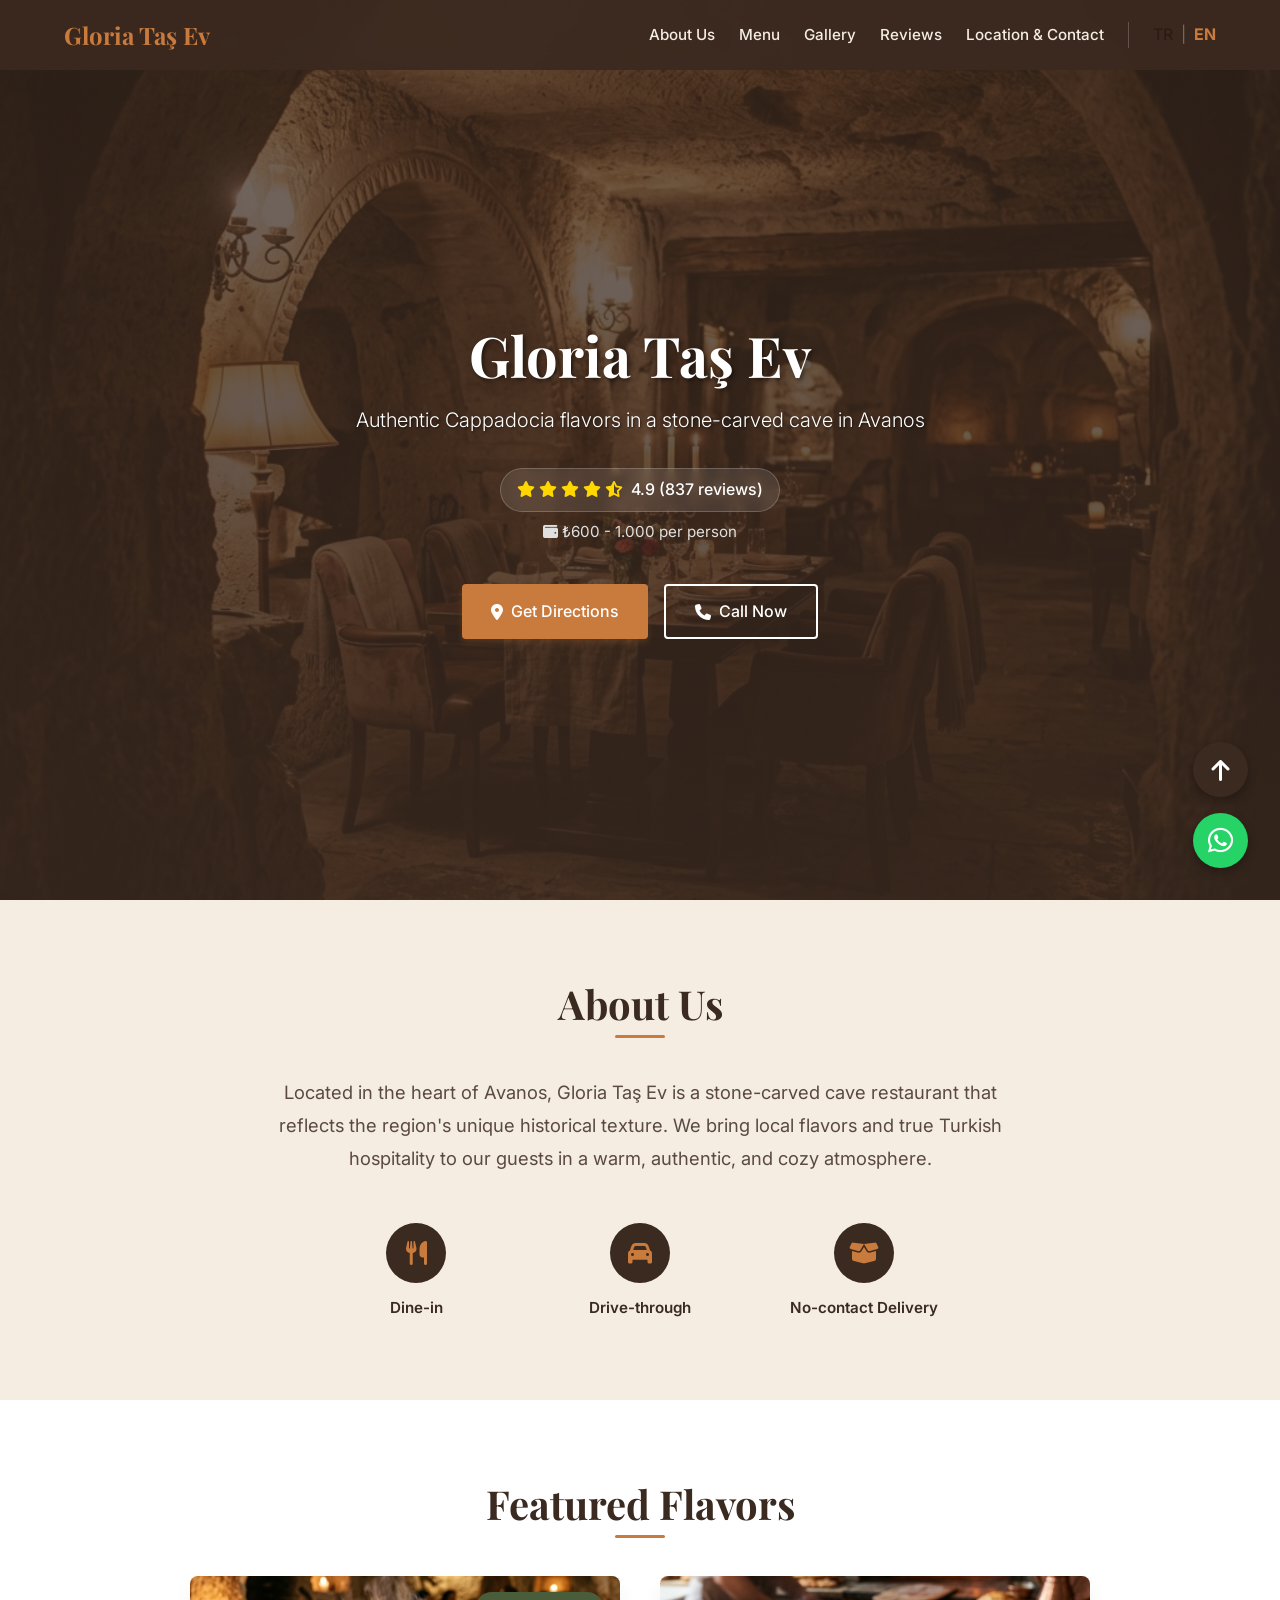
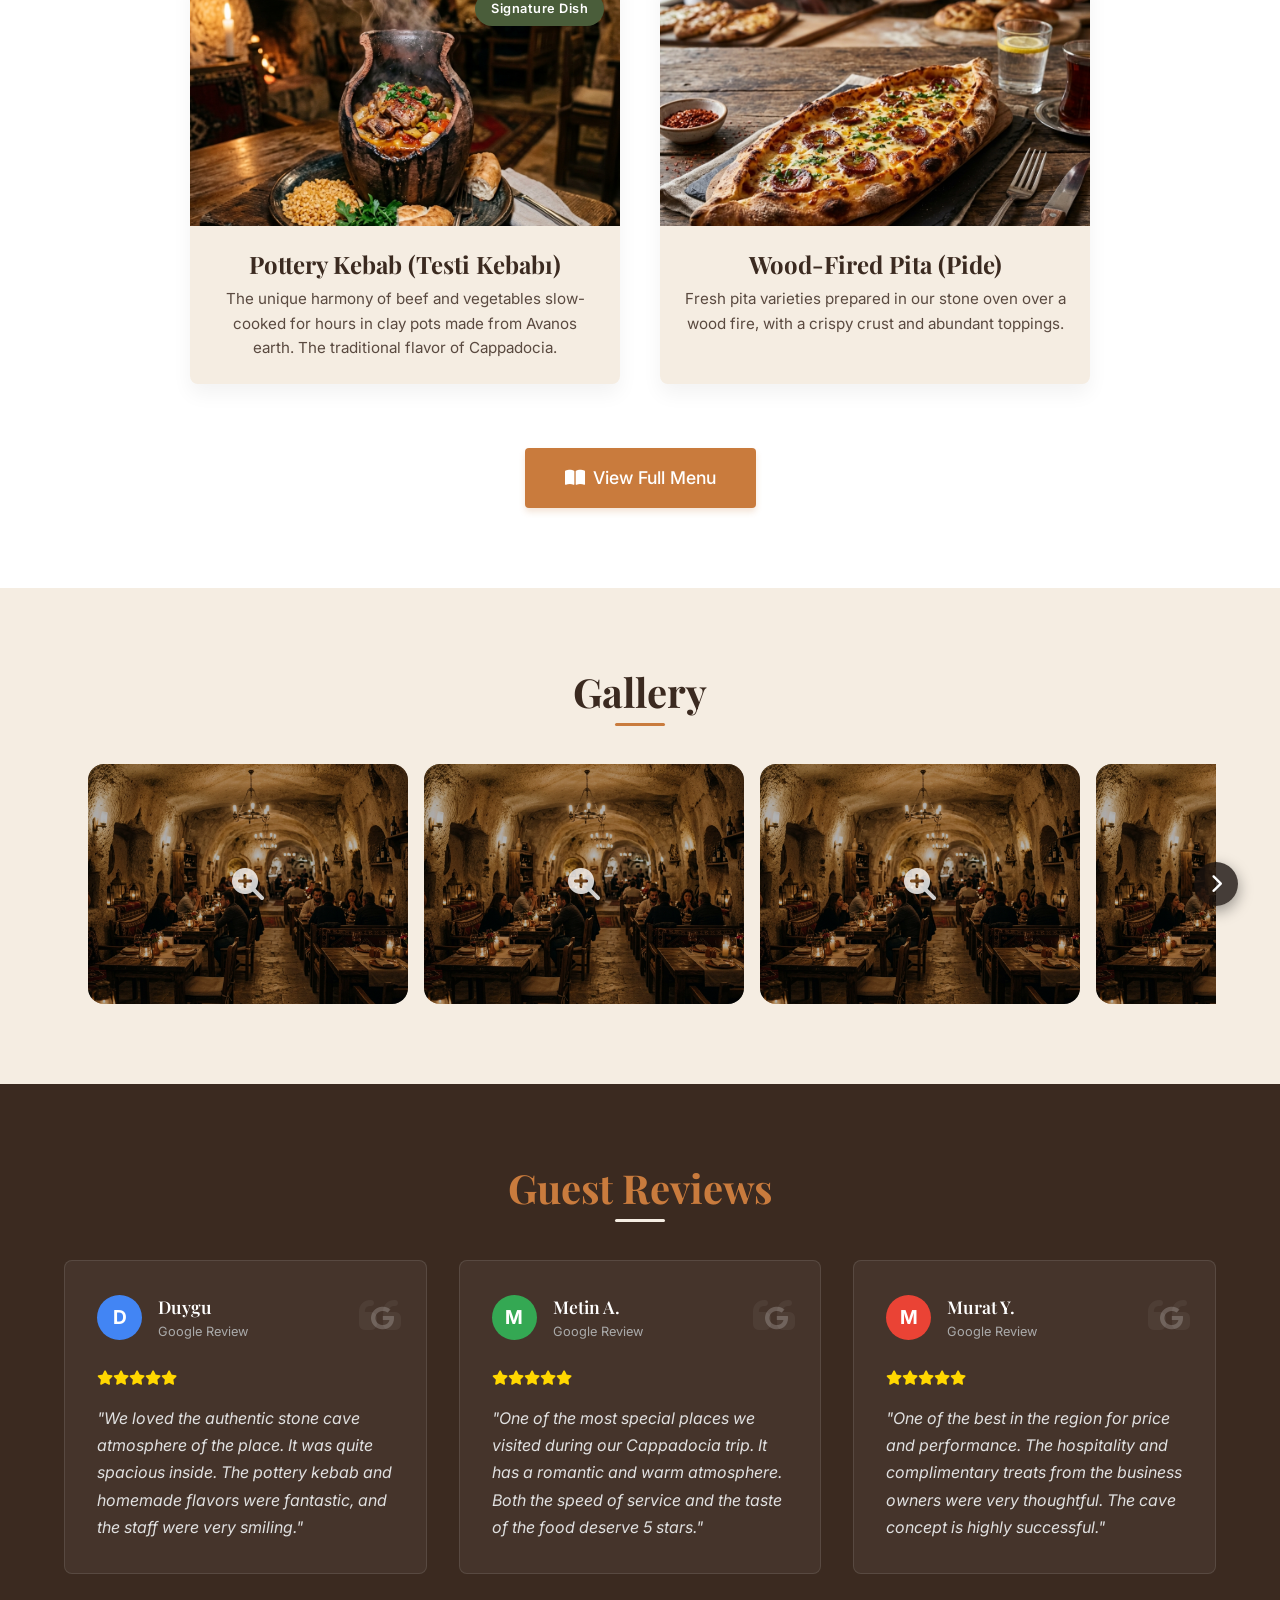
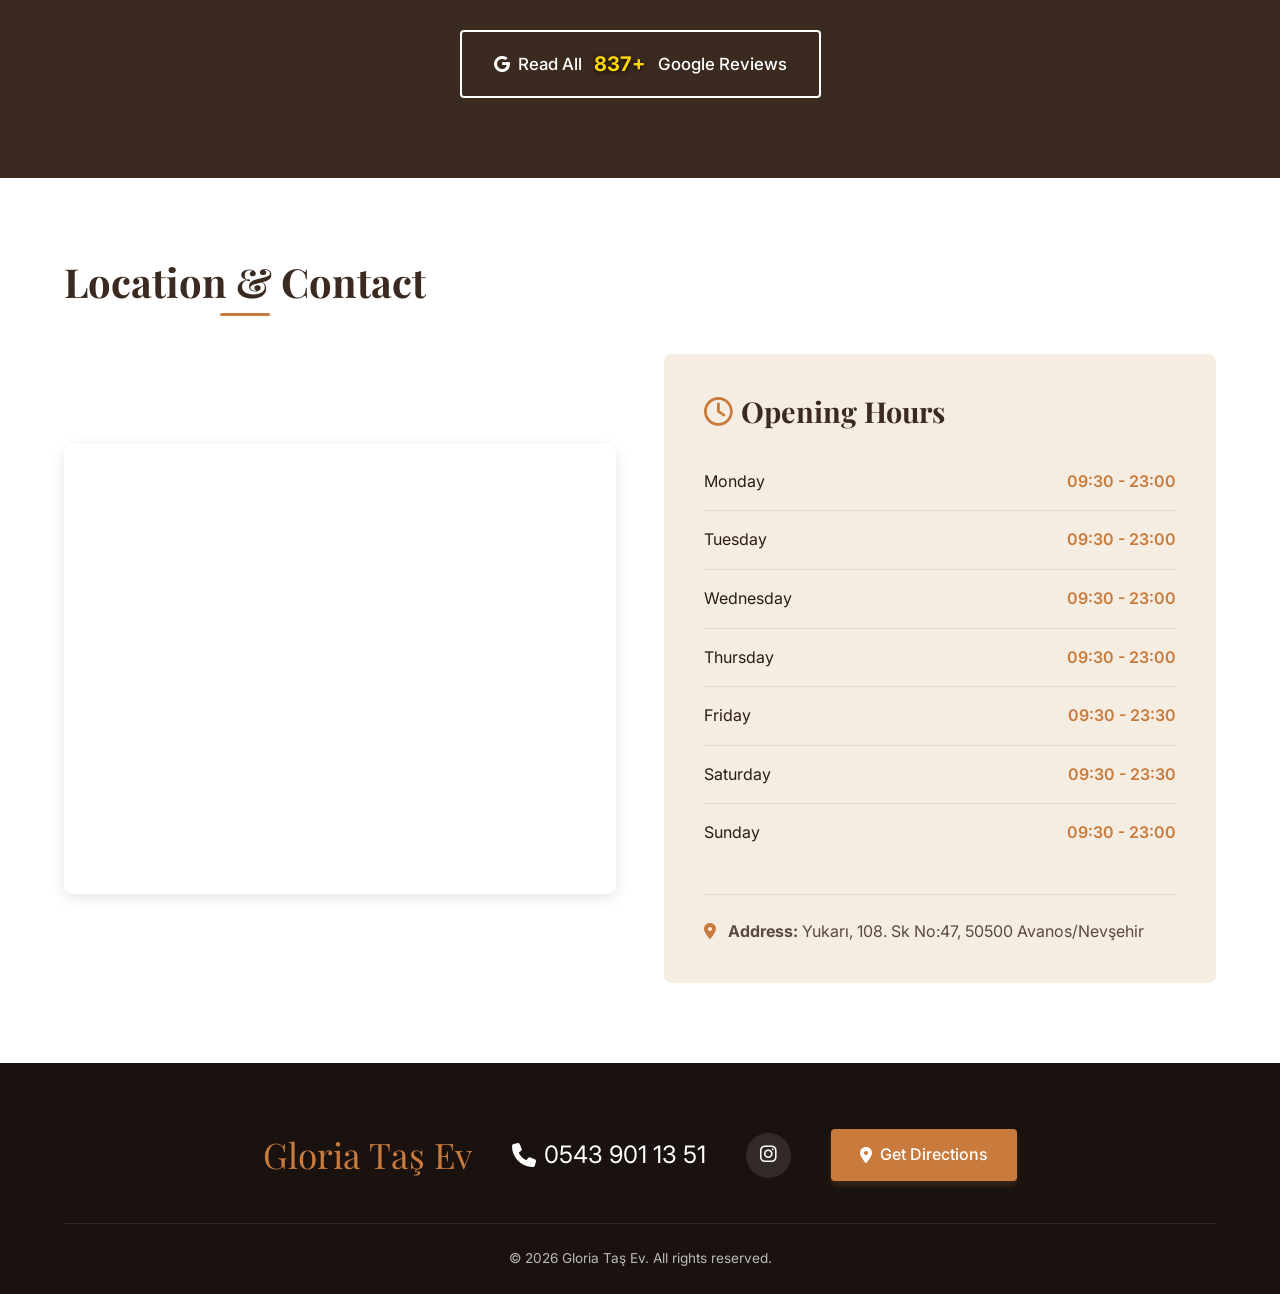
==== index-en.html @ b78cab79 "Update: Kullanıcı tarafından butonlar düzeltildi" ====
<!DOCTYPE html>
<html lang="en">
<head>
    <meta charset="UTF-8">
    <meta name="viewport" content="width=device-width, initial-scale=1.0">
    <title>Gloria Taş Ev — Underground Cave Restaurant</title>
    
    <!-- SEO & Open Graph Etiketleri -->
    <meta name="description" content="Experience authentic Cappadocia flavors and our famous pottery kebab in a historical stone-carved cave concept at Gloria Taş Ev, Avanos.">
    <meta property="og:title" content="Gloria Taş Ev — Underground Cave Restaurant">
    <meta property="og:description" content="Authentic Cappadocia flavors in a stone-carved cave in Avanos. An unforgettable experience with pottery kebab and wood-fired pita.">
    <meta property="og:image" content="https://gloriatasev.com/images/og-image.png">
    <meta property="og:url" content="https://gloriatasev.com">
    <meta property="og:type" content="restaurant">
    <meta property="og:site_name" content="Gloria Taş Ev">
    
    <!-- Favicon -->
    <link rel="icon" type="image/png" href="favicon.png">
    
    <!-- Dil Alternatifleri (SEO) -->
    <link rel="alternate" hreflang="tr" href="https://www.gloriatasev.com/index.html">
    <link rel="alternate" hreflang="en" href="https://www.gloriatasev.com/index-en.html">
    <link rel="alternate" hreflang="x-default" href="https://www.gloriatasev.com/index.html">
    
    <!-- Google Fonts -->
    <link rel="preconnect" href="https://fonts.googleapis.com">
    <link rel="preconnect" href="https://fonts.gstatic.com" crossorigin>
    <link href="https://fonts.googleapis.com/css2?family=Inter:wght@300;400;500;600&family=Playfair+Display:ital,wght@0,400;0,600;0,700;1,400&display=swap" rel="stylesheet">
    
    <!-- Schema.org Yapısal Veri -->
    <script type="application/ld+json">
    {
      "@context": "https://schema.org",
      "@type": "Restaurant",
      "name": "Gloria Taş Ev",
      "image": "https://gloriatasev.com/images/og-image.png",
      "description": "Authentic Cappadocia flavors in a stone-carved cave in Avanos.",
      "address": {
        "@type": "PostalAddress",
        "streetAddress": "Yukarı, 108. Sk No:47",
        "addressLocality": "Avanos",
        "addressRegion": "Nevşehir",
        "postalCode": "50500",
        "addressCountry": "TR"
      },
      "geo": {
        "@type": "GeoCoordinates",
        "latitude": 38.718716,
        "longitude": 34.843779
      },
      "telephone": "+905439011351",
      "servesCuisine": "Turkish",
      "priceRange": "$$",
      "openingHoursSpecification": [
        {
          "@type": "OpeningHoursSpecification",
          "dayOfWeek": ["Monday", "Tuesday", "Wednesday", "Thursday", "Sunday"],
          "opens": "09:30",
          "closes": "23:00"
        },
        {
          "@type": "OpeningHoursSpecification",
          "dayOfWeek": ["Friday", "Saturday"],
          "opens": "09:30",
          "closes": "23:30"
        }
      ]
    }
    </script>
    
    <!-- FontAwesome for icons -->
    <link rel="stylesheet" href="https://cdnjs.cloudflare.com/ajax/libs/font-awesome/6.4.0/css/all.min.css">
    
    <link rel="stylesheet" href="style.css">
</head>
<body>
    <!-- Preloader -->
    <div id="preloader">
        <img src="favicon.png" alt="Gloria Taş Ev Logo" class="preloader-logo">
    </div>
    <script>
        window.addEventListener('load', function() {
            setTimeout(function() {
                var p = document.getElementById('preloader');
                if(p) {
                    p.classList.add('fade-out');
                    setTimeout(function() { p.style.display = 'none'; }, 600);
                }
            }, 300);
        });
    </script>

    <!-- ==========================================================================
         NAVIGATION
         ========================================================================== -->
    <nav id="navbar">
        <div class="container nav-container">
            <a href="#hero" class="logo">Gloria Taş Ev</a>
            
            <div class="nav-right">
                <ul class="nav-links">
                    <li><a href="#hakkimizda">About Us</a></li>
                    <li><a href="#menu">Menu</a></li>
                    <li><a href="#galeri">Gallery</a></li>
                    <li><a href="#yorumlar">Reviews</a></li>
                    <li><a href="#konum">Location & Contact</a></li>
                </ul>
                
                <div class="lang-switch">
                    <a href="index.html">TR</a>
                    <span>|</span>
                    <a href="index-en.html" class="active">EN</a>
                </div>
                
                <button class="mobile-menu-btn" aria-label="Menüyü Aç/Kapat">
                    <i class="fa-solid fa-bars"></i>
                </button>
            </div>
        </div>
    </nav>

    <!-- ==========================================================================
         1. HERO SECTION
         ========================================================================== -->
    <section id="hero">
        <!-- Arkaplan için placeholder. Gerçek fotoğraf eklenecek. -->
        <div class="hero-bg"></div>
        <div class="container hero-content">
            <h1 class="hero-title">Gloria Taş Ev</h1>
            <p class="hero-subtitle">Authentic Cappadocia flavors in a stone-carved cave in Avanos</p>
            
            <div class="badge-container">
                <a href="#yorumlar" class="rating-badge">
                    <span class="stars">
                        <i class="fa-solid fa-star"></i>
                        <i class="fa-solid fa-star"></i>
                        <i class="fa-solid fa-star"></i>
                        <i class="fa-solid fa-star"></i>
                        <i class="fa-solid fa-star-half-stroke"></i>
                    </span>
                    <span>4.9 (837 reviews)</span>
                </a>
                <div class="price-badge">
                    <i class="fa-solid fa-wallet"></i> ₺600 - 1.000 per person
                </div>
            </div>

            <div class="hero-buttons">
                <a href="https://maps.google.com/?q=Gloria+Taş+Ev,+Avanos" target="_blank" class="btn btn-primary"><i class="fa-solid fa-location-dot"></i> Get Directions</a>
                <a href="tel:05439011351" class="btn btn-outline"><i class="fa-solid fa-phone"></i> Call Now</a>
            </div>
        </div>
    </section>

    <!-- ==========================================================================
         2. ABOUT SECTION
         ========================================================================== -->
    <section id="hakkimizda" class="section">
        <div class="container about-content">
            <h2 class="section-title">About Us</h2>
            <p class="about-text">
                Located in the heart of Avanos, Gloria Taş Ev is a stone-carved cave restaurant that reflects the region's unique historical texture. We bring local flavors and true Turkish hospitality to our guests in a warm, authentic, and cozy atmosphere.
            </p>
            
            <div class="service-options">
                <div class="service-item">
                    <div class="service-icon"><i class="fa-solid fa-utensils"></i></div>
                    <span class="service-text">Dine-in</span>
                </div>
                <div class="service-item">
                    <div class="service-icon"><i class="fa-solid fa-car"></i></div>
                    <span class="service-text">Drive-through</span>
                </div>
                <div class="service-item">
                    <div class="service-icon"><i class="fa-solid fa-box-open"></i></div>
                    <span class="service-text">No-contact Delivery</span>
                </div>
            </div>
        </div>
    </section>

    <!-- ==========================================================================
         3. MENU SECTION
         ========================================================================== -->
    <section id="menu" class="section text-center">
        <div class="container">
            <h2 class="section-title">Featured Flavors</h2>
            
            <div class="menu-grid">
                <!-- Menu Item 1: Testi Kebabı -->
                <div class="menu-card">
                    <div class="signature-badge">Signature Dish</div>
                    
                    <img src="images/testi-kebabi.png" alt="Testi Kebabı" loading="lazy" class="menu-img">
                    
                    <div class="menu-card-content">
                        <h3 class="menu-title">Pottery Kebab (Testi Kebabı)</h3>
                        <p class="menu-desc">The unique harmony of beef and vegetables slow-cooked for hours in clay pots made from Avanos earth. The traditional flavor of Cappadocia.</p>
                    </div>
                </div>

                <!-- Menu Item 2: Taze Pide -->
                <div class="menu-card">
                    
                    <img src="images/pide.png" alt="Odun Ateşinde Pide" loading="lazy" class="menu-img">
                    
                    <div class="menu-card-content">
                        <h3 class="menu-title">Wood-Fired Pita (Pide)</h3>
                        <p class="menu-desc">Fresh pita varieties prepared in our stone oven over a wood fire, with a crispy crust and abundant toppings.</p>
                    </div>
                </div>
            </div>

            
            <div style="margin-top: 4rem;">
                <a href="javascript:void(0)" onclick="openMenuChoice()" class="btn btn-primary" style="font-size: 1.1rem; padding: 1rem 2.5rem;">
                    <i class="fa-solid fa-book-open"></i> View Full Menu
                </a>
            </div>
        </div>
    </section>

    <!-- ==========================================================================
         4. GALLERY SECTION
         ========================================================================== -->
    <section id="galeri" class="section text-center">
        <div class="container">
            <h2 class="section-title">Gallery</h2>
            <p class="gallery-hint">Swipe to see more photos &rarr;</p>
            
            <div class="gallery-wrapper">
                <button class="gallery-nav-btn prev" onclick="scrollGallery(-1)" aria-label="Previous Photo"><i class="fa-solid fa-chevron-left"></i></button>
                <button class="gallery-nav-btn next" onclick="scrollGallery(1)" aria-label="Next Photo"><i class="fa-solid fa-chevron-right"></i></button>
                <div class="gallery-grid">
                <div class="gallery-item" data-src="images/gallery-mock.png" style="background-image: url('images/gallery-mock.png'); background-size: cover; background-position: center;"><div style="width: 100%; height: 100%; background: rgba(0,0,0,0.3); display: flex; align-items: center; justify-content: center;"><i class="fa-solid fa-magnifying-glass-plus" style="color: white; opacity: 0.8;"></i></div></div>
                <div class="gallery-item" data-src="images/gallery-mock.png" style="background-image: url('images/gallery-mock.png'); background-size: cover; background-position: center;"><div style="width: 100%; height: 100%; background: rgba(0,0,0,0.3); display: flex; align-items: center; justify-content: center;"><i class="fa-solid fa-magnifying-glass-plus" style="color: white; opacity: 0.8;"></i></div></div>
                <div class="gallery-item" data-src="images/gallery-mock.png" style="background-image: url('images/gallery-mock.png'); background-size: cover; background-position: center;"><div style="width: 100%; height: 100%; background: rgba(0,0,0,0.3); display: flex; align-items: center; justify-content: center;"><i class="fa-solid fa-magnifying-glass-plus" style="color: white; opacity: 0.8;"></i></div></div>
                <div class="gallery-item" data-src="images/gallery-mock.png" style="background-image: url('images/gallery-mock.png'); background-size: cover; background-position: center;"><div style="width: 100%; height: 100%; background: rgba(0,0,0,0.3); display: flex; align-items: center; justify-content: center;"><i class="fa-solid fa-magnifying-glass-plus" style="color: white; opacity: 0.8;"></i></div></div>
                <div class="gallery-item" data-src="images/gallery-mock.png" style="background-image: url('images/gallery-mock.png'); background-size: cover; background-position: center;"><div style="width: 100%; height: 100%; background: rgba(0,0,0,0.3); display: flex; align-items: center; justify-content: center;"><i class="fa-solid fa-magnifying-glass-plus" style="color: white; opacity: 0.8;"></i></div></div>
                <div class="gallery-item" data-src="images/gallery-mock.png" style="background-image: url('images/gallery-mock.png'); background-size: cover; background-position: center;"><div style="width: 100%; height: 100%; background: rgba(0,0,0,0.3); display: flex; align-items: center; justify-content: center;"><i class="fa-solid fa-magnifying-glass-plus" style="color: white; opacity: 0.8;"></i></div></div>
            </div>
            </div>
        </div>
    </section>

    <!-- Lightbox for Gallery -->
    <div class="lightbox" id="lightbox">
        <div class="lightbox-content">
            <button class="lightbox-close" id="lightbox-close" aria-label="Kapat">&times;</button>
            <div id="lightbox-img-container" style="width: 100%; height: 100%; display: flex; align-items: center; justify-content: center;">
                <!-- Gerçek görsel tıklandığında buraya JS ile img eklenecek -->
                <i class="fa-solid fa-image" style="font-size: 5rem; color: #555;"></i>
            </div>
        </div>
    </div>

    <!-- ==========================================================================
         5. REVIEWS SECTION
         ========================================================================== -->
    <section id="yorumlar" class="section text-center">
        <div class="container">
            <h2 class="section-title">Guest Reviews</h2>
            
            <div class="reviews-grid">
                <!-- Google Style Review 1 -->
                <div class="review-card">
                    <div style="display: flex; align-items: center; margin-bottom: 1.5rem; position: relative; z-index: 2;">
                        <div style="width: 45px; height: 45px; background-color: #4285F4; color: white; border-radius: 50%; display: flex; align-items: center; justify-content: center; font-weight: bold; font-size: 1.2rem; margin-right: 1rem; font-family: var(--font-body);">D</div>
                        <div style="text-align: left;">
                            <div class="review-author" style="border: none; padding: 0; font-size: 1.1rem; color: var(--color-white);">Duygu</div>
                            <div style="color: #aaa; font-size: 0.8rem; font-family: var(--font-body);">Google Review</div>
                        </div>
                        <i class="fa-brands fa-google" style="margin-left: auto; color: rgba(255,255,255,0.2); font-size: 1.5rem;"></i>
                    </div>
                    <div class="review-stars" style="text-align: left;">
                        <i class="fa-solid fa-star"></i><i class="fa-solid fa-star"></i><i class="fa-solid fa-star"></i><i class="fa-solid fa-star"></i><i class="fa-solid fa-star"></i>
                    </div>
                    <p class="review-text" style="margin-bottom: 0;">"We loved the authentic stone cave atmosphere of the place. It was quite spacious inside. The pottery kebab and homemade flavors were fantastic, and the staff were very smiling."</p>
                </div>
                
                <!-- Google Style Review 2 -->
                <div class="review-card">
                    <div style="display: flex; align-items: center; margin-bottom: 1.5rem; position: relative; z-index: 2;">
                        <div style="width: 45px; height: 45px; background-color: #34A853; color: white; border-radius: 50%; display: flex; align-items: center; justify-content: center; font-weight: bold; font-size: 1.2rem; margin-right: 1rem; font-family: var(--font-body);">M</div>
                        <div style="text-align: left;">
                            <div class="review-author" style="border: none; padding: 0; font-size: 1.1rem; color: var(--color-white);">Metin A.</div>
                            <div style="color: #aaa; font-size: 0.8rem; font-family: var(--font-body);">Google Review</div>
                        </div>
                        <i class="fa-brands fa-google" style="margin-left: auto; color: rgba(255,255,255,0.2); font-size: 1.5rem;"></i>
                    </div>
                    <div class="review-stars" style="text-align: left;">
                        <i class="fa-solid fa-star"></i><i class="fa-solid fa-star"></i><i class="fa-solid fa-star"></i><i class="fa-solid fa-star"></i><i class="fa-solid fa-star"></i>
                    </div>
                    <p class="review-text" style="margin-bottom: 0;">"One of the most special places we visited during our Cappadocia trip. It has a romantic and warm atmosphere. Both the speed of service and the taste of the food deserve 5 stars."</p>
                </div>
                
                <!-- Google Style Review 3 -->
                <div class="review-card">
                    <div style="display: flex; align-items: center; margin-bottom: 1.5rem; position: relative; z-index: 2;">
                        <div style="width: 45px; height: 45px; background-color: #EA4335; color: white; border-radius: 50%; display: flex; align-items: center; justify-content: center; font-weight: bold; font-size: 1.2rem; margin-right: 1rem; font-family: var(--font-body);">M</div>
                        <div style="text-align: left;">
                            <div class="review-author" style="border: none; padding: 0; font-size: 1.1rem; color: var(--color-white);">Murat Y.</div>
                            <div style="color: #aaa; font-size: 0.8rem; font-family: var(--font-body);">Google Review</div>
                        </div>
                        <i class="fa-brands fa-google" style="margin-left: auto; color: rgba(255,255,255,0.2); font-size: 1.5rem;"></i>
                    </div>
                    <div class="review-stars" style="text-align: left;">
                        <i class="fa-solid fa-star"></i><i class="fa-solid fa-star"></i><i class="fa-solid fa-star"></i><i class="fa-solid fa-star"></i><i class="fa-solid fa-star"></i>
                    </div>
                    <p class="review-text" style="margin-bottom: 0;">"One of the best in the region for price and performance. The hospitality and complimentary treats from the business owners were very thoughtful. The cave concept is highly successful."</p>
                </div>
            </div>
            
            <div style="margin-top: 3.5rem;">
                <a href="https://maps.google.com/?q=Gloria+Taş+Ev,+Avanos" target="_blank" class="btn btn-outline" style="font-size: 1.05rem; padding: 1rem 2rem;">
                    <i class="fa-brands fa-google"></i> Read All <strong style="color: #FFD700; text-shadow: 0 1px 5px rgba(0,0,0,0.8); font-size: 1.2em; margin: 0 4px;">837+</strong> Google Reviews
                </a>
            </div>
        </div>
    </section>

    <!-- ==========================================================================
         6. LOCATION SECTION
         ========================================================================== -->
    <section id="konum" class="section">
        <div class="container">
            <h2 class="section-title text-center">Location & Contact</h2>
            
            <div class="location-grid">
                <!-- Google Maps Embed -->
                <div class="map-container">
                    <iframe src="https://maps.google.com/maps?q=Gloria+Taş+Ev,+Avanos&t=&z=15&ie=UTF8&iwloc=&output=embed" 
                        allowfullscreen="" loading="lazy" referrerpolicy="no-referrer-when-downgrade" style="border:0;"></iframe>
                </div>
                
                <!-- Business Hours -->
                <div class="hours-container">
                    <h3><i class="fa-regular fa-clock" style="color: var(--color-warm-amber);"></i> Opening Hours</h3>
                    <table class="hours-table">
                        <tr>
                            <td>Monday</td>
                            <td>09:30 - 23:00</td>
                        </tr>
                        <tr>
                            <td>Tuesday</td>
                            <td>09:30 - 23:00</td>
                        </tr>
                        <tr>
                            <td>Wednesday</td>
                            <td>09:30 - 23:00</td>
                        </tr>
                        <tr>
                            <td>Thursday</td>
                            <td>09:30 - 23:00</td>
                        </tr>
                        <tr>
                            <td>Friday</td>
                            <td>09:30 - 23:30</td>
                        </tr>
                        <tr>
                            <td>Saturday</td>
                            <td>09:30 - 23:30</td>
                        </tr>
                        <tr>
                            <td>Sunday</td>
                            <td>09:30 - 23:00</td>
                        </tr>
                    </table>
                    
                    <div class="address-text">
                        <p><i class="fa-solid fa-location-dot" style="color: var(--color-warm-amber); margin-right: 8px;"></i> 
                        <strong>Address:</strong> Yukarı, 108. Sk No:47, 50500 Avanos/Nevşehir</p>
                    </div>
                </div>
            </div>
        </div>
    </section>

    <!-- ==========================================================================
         7. FOOTER
         ========================================================================== -->
    <footer>
        <div class="container">
            <div class="footer-flex-row">
                <div class="footer-logo">Gloria Taş Ev</div>
                <a href="tel:05439011351" class="footer-phone"><i class="fa-solid fa-phone"></i> 0543 901 13 51</a>
                <div style="display: flex; gap: 1rem;">
                    <a href="https://instagram.com/gloriatasev" class="social-link" aria-label="Instagram" target="_blank"><i class="fa-brands fa-instagram"></i></a>
                </div>
                <a href="https://maps.google.com/?q=Gloria+Taş+Ev,+Avanos" target="_blank" class="btn btn-primary" style="margin: 0;">
                    <i class="fa-solid fa-location-dot"></i> Get Directions
                </a>
            </div>
            
            <div class="copyright">
                &copy; <span id="current-year"></span> Gloria Taş Ev. All rights reserved.
            </div>
        </div>
    </footer>

    <!-- ==========================================================================
         JAVASCRIPT
         ========================================================================== -->
    <script>
        document.addEventListener('DOMContentLoaded', () => {
            // 1. Dinamik Yıl Güncelleme (Footer)
            document.getElementById('current-year').textContent = new Date().getFullYear();

            // 2. Mobil Menü Toggle İşlemleri
            const menuBtn = document.querySelector('.mobile-menu-btn');
            const navLinks = document.querySelector('.nav-links');
            
            menuBtn.addEventListener('click', () => {
                navLinks.classList.toggle('active');
            });

            // Mobil menü açıkken linke tıklanırsa menüyü kapat
            document.querySelectorAll('.nav-links a').forEach(link => {
                link.addEventListener('click', () => {
                    navLinks.classList.remove('active');
                });
            });

            // 3. Scroll yapıldığında Navbar'a gölge ekleme
            const nav = document.querySelector('nav');
            window.addEventListener('scroll', () => {
                if (window.scrollY > 50) {
                    nav.style.boxShadow = '0 2px 10px rgba(0,0,0,0.5)';
                } else {
                    nav.style.boxShadow = 'none';
                }
            });

            // 4. Galeri Lightbox (Vanilla JS)
            const galleryItems = document.querySelectorAll('.gallery-item');
            const lightbox = document.getElementById('lightbox');
            const lightboxClose = document.getElementById('lightbox-close');
            const imgContainer = document.getElementById('lightbox-img-container');
            
            galleryItems.forEach(item => {
                item.addEventListener('click', () => {
                    const imgSrc = item.getAttribute('data-src');
                    imgContainer.innerHTML = `<img src="${imgSrc}" style="max-width: 90vw; max-height: 90vh; border-radius: 8px;" alt="Galeri Görseli">`;
                    lightbox.classList.add('active');
                });
            });

            // Lightbox kapatma butonuna tıklama
            lightboxClose.addEventListener('click', () => {
                lightbox.classList.remove('active');
            });

            // Lightbox dışına (arka plana) tıklama
            lightbox.addEventListener('click', (e) => {
                if (e.target === lightbox || e.target === imgContainer) {
                    lightbox.classList.remove('active');
                }
            });

            // ESC tuşu ile lightbox kapatma
            document.addEventListener('keydown', (e) => {
                if (e.key === 'Escape' && lightbox.classList.contains('active')) {
                    lightbox.classList.remove('active');
                }
            });

            // 5. Scroll to Top Button Logic
            const scrollTopBtn = document.getElementById('scrollTopBtn');
            if (scrollTopBtn) {
                window.addEventListener('scroll', () => {
                    if (window.scrollY > 300) {
                        scrollTopBtn.classList.add('visible');
                    } else {
                        scrollTopBtn.classList.remove('visible');
                    }
                });

                scrollTopBtn.addEventListener('click', () => {
                    window.scrollTo({ top: 0, behavior: 'smooth' });
                });
            }
        });
    </script>

    <!-- Floating Buttons -->
    <div class="floating-container">
        <button id="scrollTopBtn" class="float-btn scroll-top-btn" aria-label="Back to Top">
            <i class="fa-solid fa-arrow-up"></i>
        </button>
        <a href="https://wa.me/905439011351" target="_blank" class="float-btn whatsapp-btn" aria-label="WhatsApp">
            <i class="fa-brands fa-whatsapp"></i>
        </a>
    </div>
    <!-- Menu Choice Modal -->
    <div class="menu-choice-overlay" id="menuChoiceModal">
        <div class="menu-choice-content">
            <button class="menu-choice-close" onclick="closeMenuChoice()"><i class="fa-solid fa-xmark"></i></button>
            <h3 class="menu-choice-title">Menu Choice</h3>
            <p class="menu-choice-desc">Which menu style would you prefer?</p>
            <a href="menu-modern.html" onclick="localStorage.setItem('menuLang', 'en');" class="menu-choice-btn modern"><i class="fa-solid fa-mobile-screen"></i> Modern QR Menu</a>
            <a href="menu-en.html" class="menu-choice-btn classic"><i class="fa-solid fa-book-open"></i> Classic Menu</a>
        </div>
    </div>
    <script>
        function openMenuChoice() { document.getElementById('menuChoiceModal').classList.add('active'); }
        function closeMenuChoice() { document.getElementById('menuChoiceModal').classList.remove('active'); }
        
        function scrollGallery(direction) {
            const gallery = document.querySelector('.gallery-grid');
            if (gallery) {
                const scrollAmount = window.innerWidth < 768 ? 250 : 340;
                gallery.scrollBy({ left: direction * scrollAmount, behavior: 'smooth' });
            }
        }

        function updateGalleryNavButtons() {
            const gallery = document.querySelector('.gallery-grid');
            const prevBtn = document.querySelector('.gallery-nav-btn.prev');
            const nextBtn = document.querySelector('.gallery-nav-btn.next');
            if (!gallery || !prevBtn || !nextBtn) return;

            if (window.innerWidth < 768) {
                prevBtn.classList.add('is-hidden');
                nextBtn.classList.add('is-hidden');
                return;
            }

            const maxScroll = gallery.scrollWidth - gallery.clientWidth;
            const atStart = gallery.scrollLeft <= 5;
            const atEnd = gallery.scrollLeft >= maxScroll - 5;

            prevBtn.classList.toggle('is-hidden', atStart);
            nextBtn.classList.toggle('is-hidden', atEnd || maxScroll <= 0);
        }

        document.addEventListener('DOMContentLoaded', () => {
            const gallery = document.querySelector('.gallery-grid');
            if (!gallery) return;

            gallery.addEventListener('scroll', updateGalleryNavButtons, { passive: true });
            window.addEventListener('resize', updateGalleryNavButtons);
            updateGalleryNavButtons();
        });
    </script>

</body>
</html>
---- style.css ----
/* ==========================================================================
           CSS VARIABLES & DESIGN TOKENS
           ========================================================================== */
        :root {
            /* Renk Paleti */
            --color-dark-brown: #3B2A20;
            --color-warm-amber: #C97B3D;
            --color-cream-bg: #F5EDE2;
            --color-dark-green: #4A5D3A; /* Vurgu Rengi */
            
            /* Genel Metin Renkleri */
            --color-text: #2A1C15;
            --color-text-light: #5A4A40;
            --color-white: #FFFFFF;
            
            /* Tipografi */
            --font-heading: 'Playfair Display', serif;
            --font-body: 'Inter', sans-serif;
            
            /* Animasyon / Geçiş */
            --transition: all 0.3s ease;
        }

        /* ==========================================================================
           RESET & BASE STYLES
           ========================================================================== */
        * {
            margin: 0;
            padding: 0;
            box-sizing: border-box;
        }

        html {
            scroll-behavior: smooth;
            font-size: 16px;
        }

        body {
            font-family: var(--font-body);
            background-color: var(--color-cream-bg);
            color: var(--color-text);
            line-height: 1.6;
            overflow-x: hidden;
        }

        h1, h2, h3, h4, h5, h6 {
            font-family: var(--font-heading);
            color: var(--color-dark-brown);
            line-height: 1.2;
            margin-bottom: 1rem;
        }

        a {
            text-decoration: none;
            color: inherit;
        }

        ul {
            list-style: none;
        }

        img {
            max-width: 100%;
            height: auto;
            display: block;
        }

        .container {
            width: 100%;
            max-width: 1200px;
            margin: 0 auto;
            padding: 0 1.5rem;
        }

        .section {
            padding: 5rem 0;
        }

        .text-center {
            text-align: center;
        }

        .section-title {
            font-size: 2.5rem;
            margin-bottom: 3rem;
            position: relative;
            display: inline-block;
        }

        /* Başlıkların altındaki amber renkli çizgi */
        .section-title::after {
            content: '';
            position: absolute;
            bottom: -10px;
            left: 50%;
            transform: translateX(-50%);
            width: 50px;
            height: 3px;
            background-color: var(--color-warm-amber);
            border-radius: 2px;
        }

        /* ==========================================================================
           BUTTONS
           ========================================================================== */
        .btn {
            display: inline-flex;
            align-items: center;
            justify-content: center;
            gap: 0.5rem;
            padding: 0.8rem 1.8rem;
            border-radius: 4px;
            font-weight: 500;
            font-family: var(--font-body);
            cursor: pointer;
            transition: var(--transition);
            border: none;
            font-size: 1rem;
        }

        .btn-primary {
            background-color: var(--color-warm-amber);
            color: var(--color-white);
            box-shadow: 0 4px 6px rgba(201, 123, 61, 0.2);
        }

        .btn-primary:hover, .btn-primary:active {
            background-color: #b06830;
            transform: translateY(-2px);
            box-shadow: 0 6px 12px rgba(201, 123, 61, 0.3);
        }

        .btn-outline {
            background-color: transparent;
            color: var(--color-white);
            border: 2px solid var(--color-white);
        }

        .btn-outline:hover, .btn-outline:active {
            background-color: var(--color-white);
            color: var(--color-dark-brown);
        }

        /* ==========================================================================
           NAVIGATION
           ========================================================================== */
        nav {
            position: fixed;
            top: 0;
            left: 0;
            width: 100%;
            background-color: rgba(59, 42, 32, 0.95);
            backdrop-filter: blur(10px); /* Modern blur efekti */
            z-index: 1000;
            padding: 1rem 0;
            transition: var(--transition);
        }

        .nav-container {
            display: flex;
            justify-content: space-between;
            align-items: center;
        }

        .logo {
            font-family: var(--font-heading);
            font-size: 1.5rem;
            color: var(--color-warm-amber);
            font-weight: 700;
        }

        .nav-links {
            display: flex;
            gap: 1.5rem;
        }

        .nav-links a {
            color: var(--color-cream-bg);
            font-size: 0.95rem;
            transition: var(--transition);
            font-weight: 500;
        }

        .nav-links a:hover {
            color: var(--color-warm-amber);
        }

        .nav-right {
            display: flex;
            align-items: center;
        }

        .mobile-menu-btn {
            display: none;
            color: var(--color-cream-bg);
            font-size: 1.5rem;
            background: none;
            border: none;
            cursor: pointer;
        }
        
        .lang-switch {
            display: flex;
            align-items: center;
            gap: 0.5rem;
            border-left: 1px solid rgba(255,255,255,0.2);
            padding-left: 1.5rem;
            margin-left: 1.5rem;
        }
        
        .lang-switch a {
            font-weight: 500;
        }
        
        .lang-switch a.active {
            color: var(--color-warm-amber);
            font-weight: 700;
        }
        
        .lang-switch span {
            color: rgba(255,255,255,0.3);
        }

        /* ==========================================================================
           1. HERO SECTION
           ========================================================================== */
        #hero {
            height: 100vh;
            min-height: 600px;
            position: relative;
            display: flex;
            align-items: center;
            justify-content: center;
            color: var(--color-white);
            text-align: center;
            padding-top: 60px; /* Navbar yüksekliği kadar offset */
        }

        /* Arkaplan için placeholder. Gerçek görsel eklendiğinde url() kısmını güncelleyin */
        .hero-bg {
            position: absolute;
            top: 0;
            left: 0;
            width: 100%;
            height: 100%;
            background: linear-gradient(rgba(59, 42, 32, 0.7), rgba(59, 42, 32, 0.85)), url('images/hero-bg.png');
            background-size: cover;
            background-position: center;
            z-index: -1;
        }

        .hero-content {
            max-width: 800px;
            padding: 2rem;
        }

        .hero-title {
            color: var(--color-white);
            font-size: 3.5rem;
            margin-bottom: 1rem;
            text-shadow: 2px 2px 4px rgba(0,0,0,0.5);
        }

        .hero-subtitle {
            font-size: 1.25rem;
            font-weight: 300;
            margin-bottom: 2rem;
            text-shadow: 1px 1px 2px rgba(0,0,0,0.5);
        }

        .badge-container {
            display: flex;
            flex-direction: column;
            align-items: center;
            gap: 0.5rem;
            margin-bottom: 2.5rem;
        }

        .rating-badge {
            display: inline-flex;
            align-items: center;
            justify-content: center;
            flex-wrap: wrap;
            text-align: center;
            gap: 0.5rem;
            background-color: rgba(255, 255, 255, 0.1);
            backdrop-filter: blur(5px);
            padding: 0.5rem 1rem;
            border-radius: 50px;
            border: 1px solid rgba(255, 255, 255, 0.2);
            font-weight: 500;
            transition: var(--transition);
        }

        .rating-badge:hover {
            background-color: rgba(255, 255, 255, 0.2);
            transform: translateY(-2px);
        }

        .stars {
            color: #FFD700;
            font-size: 1rem;
            white-space: nowrap;
        }

        .price-badge {
            font-size: 0.95rem;
            color: #e0e0e0;
        }

        .hero-buttons {
            display: flex;
            gap: 1rem;
            justify-content: center;
            flex-wrap: wrap;
        }

        /* ==========================================================================
           2. ABOUT SECTION
           ========================================================================== */
        #hakkimizda {
            background-color: var(--color-cream-bg);
        }

        .about-content {
            max-width: 800px;
            margin: 0 auto;
            text-align: center;
        }

        .about-text {
            font-size: 1.15rem;
            color: var(--color-text-light);
            margin-bottom: 3rem;
            line-height: 1.8;
        }

        .about-content {
            text-align: center;
            width: 100%;
        }

        .service-options {
            display: grid;
            grid-template-columns: repeat(3, 1fr);
            gap: 2rem;
            width: 100%;
            max-width: 640px;
            margin: 0 auto;
        }

        .service-item {
            display: flex;
            flex-direction: column;
            align-items: center;
            justify-content: flex-start;
            gap: 0.8rem;
            width: 100%;
            min-width: 0;
        }

        .service-icon {
            width: 60px;
            height: 60px;
            background-color: var(--color-dark-brown);
            color: var(--color-warm-amber);
            border-radius: 50%;
            display: flex;
            align-items: center;
            justify-content: center;
            font-size: 1.5rem;
            transition: var(--transition);
        }

        .service-item:hover .service-icon {
            transform: scale(1.1);
            background-color: var(--color-dark-green);
            color: var(--color-white);
        }

        .service-text {
            font-weight: 600;
            color: var(--color-dark-brown);
            text-align: center;
            word-break: break-word;
            font-size: 0.95rem;
        }

        /* ==========================================================================
           3. MENU SECTION
           ========================================================================== */
        #menu {
            background-color: var(--color-white);
        }

        .menu-grid {
            display: grid;
            grid-template-columns: repeat(auto-fit, minmax(300px, 1fr));
            gap: 2.5rem;
            max-width: 900px;
            margin: 0 auto;
        }

        .menu-card {
            background-color: var(--color-cream-bg);
            border-radius: 8px;
            overflow: hidden;
            box-shadow: 0 10px 20px rgba(0,0,0,0.05);
            transition: var(--transition);
            position: relative;
            display: flex;
            flex-direction: column;
        }

        .menu-card:hover {
            transform: translateY(-5px);
            box-shadow: 0 15px 30px rgba(0,0,0,0.1);
        }

        .signature-badge {
            position: absolute;
            top: 1rem;
            right: 1rem;
            background-color: var(--color-dark-green);
            color: var(--color-white);
            padding: 0.4rem 1rem;
            border-radius: 20px;
            font-size: 0.8rem;
            font-weight: 600;
            z-index: 2;
            box-shadow: 0 2px 5px rgba(0,0,0,0.2);
            letter-spacing: 0.5px;
        }

        /* Görsel Placeholder. Gerçek görsel eklendiğinde bunu silip img etiketini kullanın */
        .menu-img-placeholder {
            width: 100%;
            height: 250px;
            background-color: #dcd0c0;
            display: flex;
            align-items: center;
            justify-content: center;
            color: var(--color-text-light);
            font-size: 2.5rem;
        }
        
        .menu-img {
            width: 100%;
            height: 250px;
            object-fit: cover;
        }

        .menu-card-content {
            padding: 1.5rem;
            text-align: center;
            flex-grow: 1;
        }

        .menu-title {
            font-size: 1.5rem;
            margin-bottom: 0.5rem;
        }

        .menu-desc {
            color: var(--color-text-light);
            font-size: 0.95rem;
        }

        /* Kapsamlı (QR) Menü Stilleri */
        .full-menu-container {
            max-width: 800px;
            margin: 5rem auto 4rem; /* Alta boşluk eklendi */
            text-align: left;
            background-color: var(--color-cream-bg);
            padding: 3rem;
            border-radius: 8px;
            box-shadow: 0 10px 30px rgba(0,0,0,0.05);
        }
        
        .menu-category {
            margin-bottom: 3rem;
        }
        
        .menu-category:last-child {
            margin-bottom: 0;
        }
        
        .menu-category-title {
            font-family: var(--font-heading);
            font-size: 1.8rem;
            color: var(--color-warm-amber);
            border-bottom: 2px solid rgba(201, 123, 61, 0.2);
            padding-bottom: 0.5rem;
            margin-bottom: 1.5rem;
        }
        
        .menu-item-wrapper {
            margin-bottom: 1.5rem;
        }
        
        .menu-item-wrapper:last-child {
            margin-bottom: 0;
        }
        
        .menu-item-row {
            display: flex;
            align-items: flex-end;
            margin-bottom: 0.3rem;
        }
        
        .menu-item-name {
            font-weight: 600;
            font-size: 1.15rem;
            color: var(--color-dark-brown);
        }
        
        .menu-dots {
            flex-grow: 1;
            border-bottom: 2px dotted rgba(59, 42, 32, 0.15);
            margin: 0 0.5rem;
            position: relative;
            top: -6px;
        }
        
        .menu-item-price {
            font-weight: 700;
            color: var(--color-dark-brown);
            font-size: 1.15rem;
        }
        
        .menu-item-desc {
            font-size: 0.9rem;
            color: var(--color-text-light);
            line-height: 1.4;
            padding-right: 4rem;
        }

        /* ==========================================================================
           4. GALLERY SECTION
           ========================================================================== */
        #galeri {
            background-color: var(--color-cream-bg);
        }

        #galeri {
            position: relative;
        }

        #galeri::after {
            content: '';
            position: absolute;
            top: 0;
            right: 0;
            width: 40px;
            height: 100%;
            background: linear-gradient(to left, var(--color-cream-bg) 0%, transparent 100%);
            pointer-events: none;
            z-index: 2;
        }

        .gallery-wrapper {
            position: relative;
            width: 100%;
            max-width: 1200px;
            margin: 0 auto;
            overflow: visible;
        }

        .gallery-nav-btn {
            display: none;
        }

        .gallery-grid {
            display: flex;
            overflow-x: auto;
            scroll-snap-type: x mandatory;
            gap: 1rem;
            padding: 0 1.5rem 1rem;
            scrollbar-width: none;
        }

        .gallery-grid::-webkit-scrollbar {
            display: none;
        }

        .gallery-item {
            flex: 0 0 auto;
            width: 75vw;
            height: auto;
            aspect-ratio: 4 / 3;
            scroll-snap-align: center;
            background-color: #dcd0c0;
            border-radius: 16px;
            overflow: hidden;
            cursor: pointer;
            position: relative;
            display: flex;
            align-items: center;
            justify-content: center;
            color: var(--color-text-light);
            font-size: 2rem;
            background-size: cover;
            background-position: center;
        }

        .gallery-hint {
            font-size: 0.9rem;
            color: var(--color-text-light);
            margin-bottom: 1.5rem;
            font-style: italic;
        }

        @media (min-width: 768px) {
            .gallery-item {
                max-width: 320px;
            }
            .gallery-hint {
                display: none;
            }
            .gallery-nav-btn {
                display: flex;
                position: absolute;
                top: 50%;
                transform: translateY(-50%);
                width: 44px;
                height: 44px;
                background: rgba(26, 18, 14, 0.8);
                color: var(--color-white);
                border: none;
                border-radius: 50%;
                align-items: center;
                justify-content: center;
                cursor: pointer;
                z-index: 10;
                font-size: 1.2rem;
                transition: opacity 0.25s ease, visibility 0.25s ease, background 0.3s ease, transform 0.3s ease;
                box-shadow: 0 5px 15px rgba(0,0,0,0.4);
            }
            .gallery-nav-btn.is-hidden {
                opacity: 0;
                visibility: hidden;
                pointer-events: none;
            }
            .gallery-nav-btn:hover {
                background: var(--color-warm-amber);
                transform: translateY(-50%) scale(1.1);
            }
            .gallery-nav-btn.prev {
                left: -22px;
            }
            .gallery-nav-btn.next {
                right: -22px;
            }
            /* Masaüstünde scrollbar iptal, sadece butonlar */
            .gallery-grid {
                scrollbar-width: none;
                padding-bottom: 0;
            }
            .gallery-grid::-webkit-scrollbar {
                display: none;
            }
        }

        /* Hover Overlay */
        .gallery-item::after {
            content: '\f00e'; /* FontAwesome büyüteç ikonu */
            font-family: 'Font Awesome 6 Free';
            font-weight: 900;
            position: absolute;
            top: 0;
            left: 0;
            width: 100%;
            height: 100%;
            background-color: rgba(59, 42, 32, 0.6);
            color: var(--color-white);
            display: flex;
            align-items: center;
            justify-content: center;
            font-size: 2.5rem;
            opacity: 0;
            transition: var(--transition);
        }

        .gallery-item:hover::after {
            opacity: 1;
        }

        /* Lightbox Container */
        .lightbox {
            position: fixed;
            top: 0;
            left: 0;
            width: 100%;
            height: 100%;
            background-color: rgba(0, 0, 0, 0.9);
            display: none; /* Gizli */
            align-items: center;
            justify-content: center;
            z-index: 2000;
            opacity: 0;
            transition: opacity 0.3s ease;
        }

        .lightbox.active {
            display: flex;
            opacity: 1;
        }

        .lightbox-content {
            width: 90%;
            max-width: 800px;
            height: 80%;
            background-color: #222;
            display: flex;
            align-items: center;
            justify-content: center;
            color: white;
            font-size: 2rem;
            position: relative;
            border-radius: 4px;
            overflow: hidden;
        }
        
        .lightbox-img {
            max-width: 100%;
            max-height: 100%;
            object-fit: contain;
        }

        .lightbox-close {
            position: absolute;
            top: -40px;
            right: 0;
            color: white;
            font-size: 2.5rem;
            cursor: pointer;
            background: none;
            border: none;
            line-height: 1;
        }

        /* ==========================================================================
           5. REVIEWS SECTION
           ========================================================================== */
        #yorumlar {
            background-color: var(--color-dark-brown);
            color: var(--color-white);
        }

        #yorumlar .section-title {
            color: var(--color-warm-amber);
        }
        
        #yorumlar .section-title::after {
            background-color: var(--color-cream-bg);
        }

        .reviews-grid {
            display: grid;
            grid-template-columns: repeat(auto-fit, minmax(300px, 1fr));
            gap: 2rem;
        }

        .review-card {
            background-color: rgba(255, 255, 255, 0.05);
            padding: 2rem;
            border-radius: 8px;
            border: 1px solid rgba(255, 255, 255, 0.1);
            text-align: left;
            position: relative;
        }
        
        .review-card::before {
            content: '\f10d'; /* Quote left icon */
            font-family: 'Font Awesome 6 Free';
            font-weight: 900;
            position: absolute;
            top: 1rem;
            right: 1.5rem;
            font-size: 3rem;
            color: rgba(255, 255, 255, 0.05);
        }

        .review-stars {
            color: #FFD700;
            margin-bottom: 1rem;
            font-size: 0.9rem;
            white-space: nowrap;
        }

        .review-text {
            font-style: italic;
            margin-bottom: 1.5rem;
            color: #e0e0e0;
            font-size: 1rem;
            line-height: 1.7;
        }

        .review-author {
            font-weight: 600;
            font-family: var(--font-heading);
            color: var(--color-warm-amber);
            font-size: 1.2rem;
            border-top: 1px solid rgba(255, 255, 255, 0.1);
            padding-top: 1rem;
        }

        /* ==========================================================================
           6. LOCATION & CONTACT SECTION
           ========================================================================== */
        #konum {
            background-color: var(--color-white);
        }

        .location-grid {
            display: grid;
            grid-template-columns: 1fr 1fr;
            gap: 3rem;
            align-items: center;
        }

        .map-container {
            width: 100%;
            height: 450px;
            border-radius: 8px;
            overflow: hidden;
            box-shadow: 0 4px 15px rgba(0,0,0,0.1);
        }

        .map-container iframe {
            width: 100%;
            height: 100%;
            border: 0;
        }

        .hours-container {
            background-color: var(--color-cream-bg);
            padding: 2.5rem;
            border-radius: 8px;
        }

        .hours-container h3 {
            font-size: 1.8rem;
            margin-bottom: 1.5rem;
            display: flex;
            align-items: center;
            gap: 0.5rem;
        }

        .hours-table {
            width: 100%;
            border-collapse: collapse;
        }

        .hours-table tr {
            border-bottom: 1px solid rgba(59, 42, 32, 0.1);
        }

        .hours-table tr:last-child {
            border-bottom: none;
        }

        .hours-table td {
            padding: 1rem 0;
            color: var(--color-text);
        }

        .hours-table td:last-child {
            text-align: right;
            font-weight: 600;
            color: var(--color-warm-amber);
        }

        .address-text {
            margin-top: 2rem;
            padding-top: 1.5rem;
            border-top: 1px solid rgba(59, 42, 32, 0.1);
            font-size: 1rem;
            color: var(--color-text-light);
            line-height: 1.5;
        }

        /* ==========================================================================
           7. FOOTER
           ========================================================================== */
        footer {
            background-color: #1A120E;
            color: rgba(255, 255, 255, 0.7);
            padding: 4rem 0 1.5rem;
            text-align: center;
        }

        .footer-flex-row {
            display: flex;
            align-items: center;
            justify-content: center;
            gap: 2.5rem;
            flex-wrap: wrap;
            margin-bottom: 2.5rem;
        }

        .footer-logo {
            font-family: var(--font-heading);
            font-size: 2.2rem;
            color: var(--color-warm-amber);
            margin: 0;
        }

        .footer-phone {
            display: inline-flex;
            align-items: center;
            gap: 0.5rem;
            font-size: 1.5rem;
            color: var(--color-white);
            margin: 0;
            transition: var(--transition);
        }

        .footer-phone:hover {
            color: var(--color-warm-amber);
        }

        .social-link {
            width: 45px;
            height: 45px;
            background-color: rgba(255, 255, 255, 0.1);
            border-radius: 50%;
            display: flex;
            align-items: center;
            justify-content: center;
            color: var(--color-white);
            font-size: 1.2rem;
            margin: 0;
            transition: var(--transition);
        }

        .social-link:hover {
            background-color: var(--color-warm-amber);
            transform: translateY(-3px);
            color: var(--color-white);
        }

        .copyright {
            font-size: 0.85rem;
            border-top: 1px solid rgba(255, 255, 255, 0.1);
            padding-top: 1.5rem;
        }

        /* ==========================================================================
           RESPONSIVE DESIGN (Mobile First Approach Handled via Max-Widths)
           ========================================================================== */
        @media (max-width: 992px) {
            .hero-title { font-size: 3rem; }
            .location-grid { grid-template-columns: 1fr; gap: 2rem; }
            .map-container { height: 350px; }
        }

        @media (max-width: 768px) {
            .mobile-menu-btn { 
                display: block; 
                margin-left: 1.5rem;
            }
            
            /* Mobil Menü */
            .nav-links {
                position: absolute;
                top: 100%;
                left: 0;
                width: 100%;
                background-color: rgba(59, 42, 32, 0.98);
                flex-direction: column;
                gap: 0;
                max-height: 0;
                overflow: hidden;
                transition: max-height 0.3s ease;
            }

            .nav-links.active {
                max-height: 300px;
            }

            .footer-flex-row {
                flex-direction: column;
                gap: 1.5rem;
            }

            .nav-links li {
                width: 100%;
                text-align: center;
                border-bottom: 1px solid rgba(255, 255, 255, 0.05);
            }
            
            .lang-switch {
                border-left: none;
                padding-left: 0;
            }

            .nav-links a {
                display: block;
                padding: 1.2rem;
            }

            .menu-item-desc {
                padding-right: 0;
            }

            /* Diğer Bölümler */
            .hero-title { font-size: 2.2rem; }
            .hero-subtitle { font-size: 1.1rem; }
            
            .hero-buttons { flex-direction: column; width: 100%; max-width: 300px; margin: 0 auto; }
            .btn { width: 100%; }
            
            .service-options { 
                grid-template-columns: repeat(3, 1fr);
                gap: 1rem;
                max-width: 100%;
            }
            
            .service-item {
                width: 100%;
                max-width: none;
            }
            
            .service-icon {
                width: 50px;
                height: 50px;
                font-size: 1.2rem;
            }
            
            .service-text {
                font-size: 0.85rem;
                line-height: 1.2;
            }
            
            .section { padding: 4rem 0; }
            .section-title { font-size: 2rem; }
            
            /* Mobil Yorumlar Slider (Yatay Kaydırma) */
            .reviews-grid {
                display: flex;
                flex-wrap: nowrap;
                overflow-x: auto;
                scroll-snap-type: x mandatory;
                padding-bottom: 1.5rem;
                gap: 1rem;
                -ms-overflow-style: none;  /* IE ve Edge için scrollbar gizleme */
                scrollbar-width: none;  /* Firefox için scrollbar gizleme */
            }

            .reviews-grid::-webkit-scrollbar {
                display: none; /* Chrome, Safari ve Opera için scrollbar gizleme */
            }

            .review-card {
                flex: 0 0 85%; /* Ekranın %85'ini kaplasın, yandaki kartın ucu görünsün */
                scroll-snap-align: center;
            }
            
            .lightbox-close { top: -45px; right: 5px; }
        }
    
/* ==========================================================================
   8. MENU PAGE SPECIFIC
   ========================================================================== */
.page-header {
    text-align: center;
    margin-bottom: 3rem;
}

.page-title {
    font-family: var(--font-heading);
    font-size: 2.5rem;
    color: var(--color-dark-brown);
    margin-bottom: 0.5rem;
}

.back-btn {
    display: inline-flex;
    align-items: center;
    gap: 0.5rem;
    background-color: var(--color-dark-brown);
    color: white;
    padding: 0.8rem 1.5rem;
    border-radius: 4px;
    font-weight: 500;
    transition: var(--transition);
    margin-top: 2rem;
}
.back-btn:hover { background-color: var(--color-warm-amber); }/* ==========================================================================
   9. FLOATING BUTTONS
   ========================================================================== */
.floating-container {
    position: fixed;
    bottom: 2rem;
    right: 2rem;
    display: flex;
    flex-direction: column;
    gap: 1rem;
    z-index: 1000;
}

.float-btn {
    width: 55px;
    height: 55px;
    border-radius: 50%;
    display: flex;
    align-items: center;
    justify-content: center;
    color: white;
    font-size: 1.8rem;
    box-shadow: 0 4px 10px rgba(0,0,0,0.3);
    transition: var(--transition);
    text-decoration: none;
    border: none;
    cursor: pointer;
}

.float-btn:hover {
    transform: translateY(-5px);
    color: white;
}

.whatsapp-btn {
    background-color: #25D366;
}

.whatsapp-btn:hover {
    background-color: #128C7E;
}

.scroll-top-btn {
    background-color: var(--color-dark-brown);
    font-size: 1.5rem;
    opacity: 0;
    visibility: hidden;
}

.scroll-top-btn.visible {
    opacity: 1;
    visibility: visible;
}

.scroll-top-btn:hover {
    background-color: var(--color-warm-amber);
}

@media (max-width: 768px) {
    .floating-container {
        bottom: 1.5rem;
        right: 1.5rem;
    }
    .float-btn {
        width: 50px;
        height: 50px;
        font-size: 1.5rem;
    }
}

/* ==========================================================================
   PRELOADER
   ========================================================================== */
#preloader {
    position: fixed;
    top: 0; left: 0; width: 100%; height: 100%;
    background-color: #1A120E;
    z-index: 9999;
    display: flex;
    align-items: center;
    justify-content: center;
    transition: opacity 0.6s ease-out, visibility 0.6s ease-out;
}

#preloader.fade-out {
    opacity: 0;
    visibility: hidden;
}

.preloader-logo {
    width: 140px;
    height: 140px;
    border-radius: 50%;
    animation: pulse 1.5s infinite ease-in-out alternate;
    box-shadow: 0 10px 30px rgba(0,0,0,0.5);
}

@keyframes pulse {
    0% { transform: scale(0.95); opacity: 0.8; }
    100% { transform: scale(1.05); opacity: 1; }
}

/* ==========================================================================
   MENU CHOICE MODAL
   ========================================================================== */
.menu-choice-overlay {
    position: fixed; top: 0; left: 0; width: 100%; height: 100%;
    background: rgba(0, 0, 0, 0.8);
    backdrop-filter: blur(5px);
    z-index: 10000;
    display: flex;
    align-items: center; justify-content: center;
    opacity: 0; visibility: hidden; transition: all 0.3s ease;
}
.menu-choice-overlay.active { opacity: 1; visibility: visible; }
.menu-choice-content {
    background: var(--color-bg, #1A120E);
    border: 1px solid var(--color-dark-brown);
    border-radius: 20px;
    padding: 2.5rem 2rem;
    width: 90%; max-width: 400px;
    text-align: center;
    transform: scale(0.9); transition: all 0.3s ease;
    box-shadow: 0 15px 35px rgba(0,0,0,0.5);
    position: relative;
}
.menu-choice-overlay.active .menu-choice-content { transform: scale(1); }
.menu-choice-title {
    font-family: var(--font-heading);
    color: var(--color-warm-amber);
    font-size: 1.8rem; margin-bottom: 0.5rem;
}
.menu-choice-desc {
    color: var(--color-cream-bg); opacity: 0.8;
    margin-bottom: 2rem; font-size: 0.95rem;
}
.menu-choice-btn {
    display: block; width: 100%;
    padding: 1rem; margin-bottom: 1rem;
    border-radius: 12px;
    text-decoration: none; font-weight: 600;
    transition: var(--transition);
    font-family: var(--font-body);
}
.menu-choice-btn.modern {
    background: var(--color-dark-green); color: white;
}
.menu-choice-btn.classic {
    background: transparent; border: 1px solid var(--color-warm-amber);
    color: var(--color-warm-amber);
}
.menu-choice-close {
    position: absolute; top: 1rem; right: 1rem;
    background: none; border: none; color: var(--color-cream-bg); opacity: 0.5;
    font-size: 1.2rem; cursor: pointer;
}
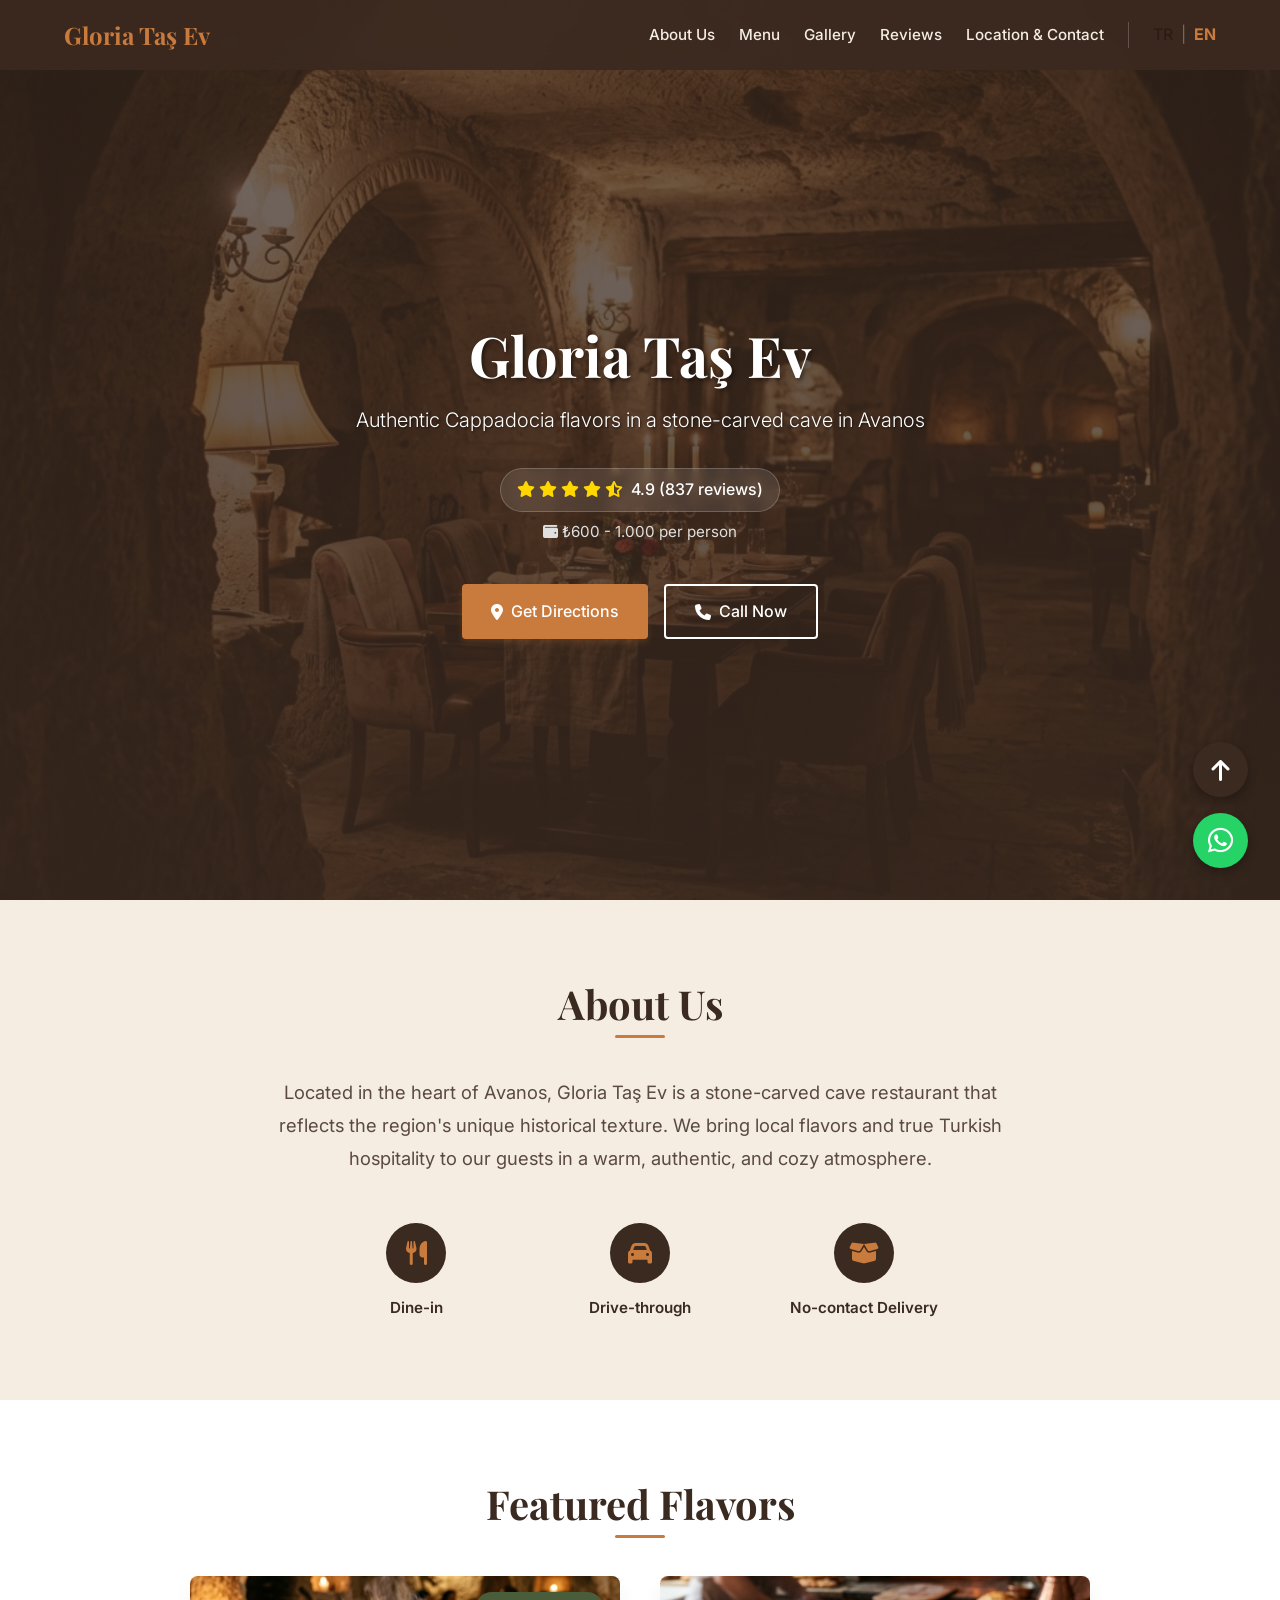
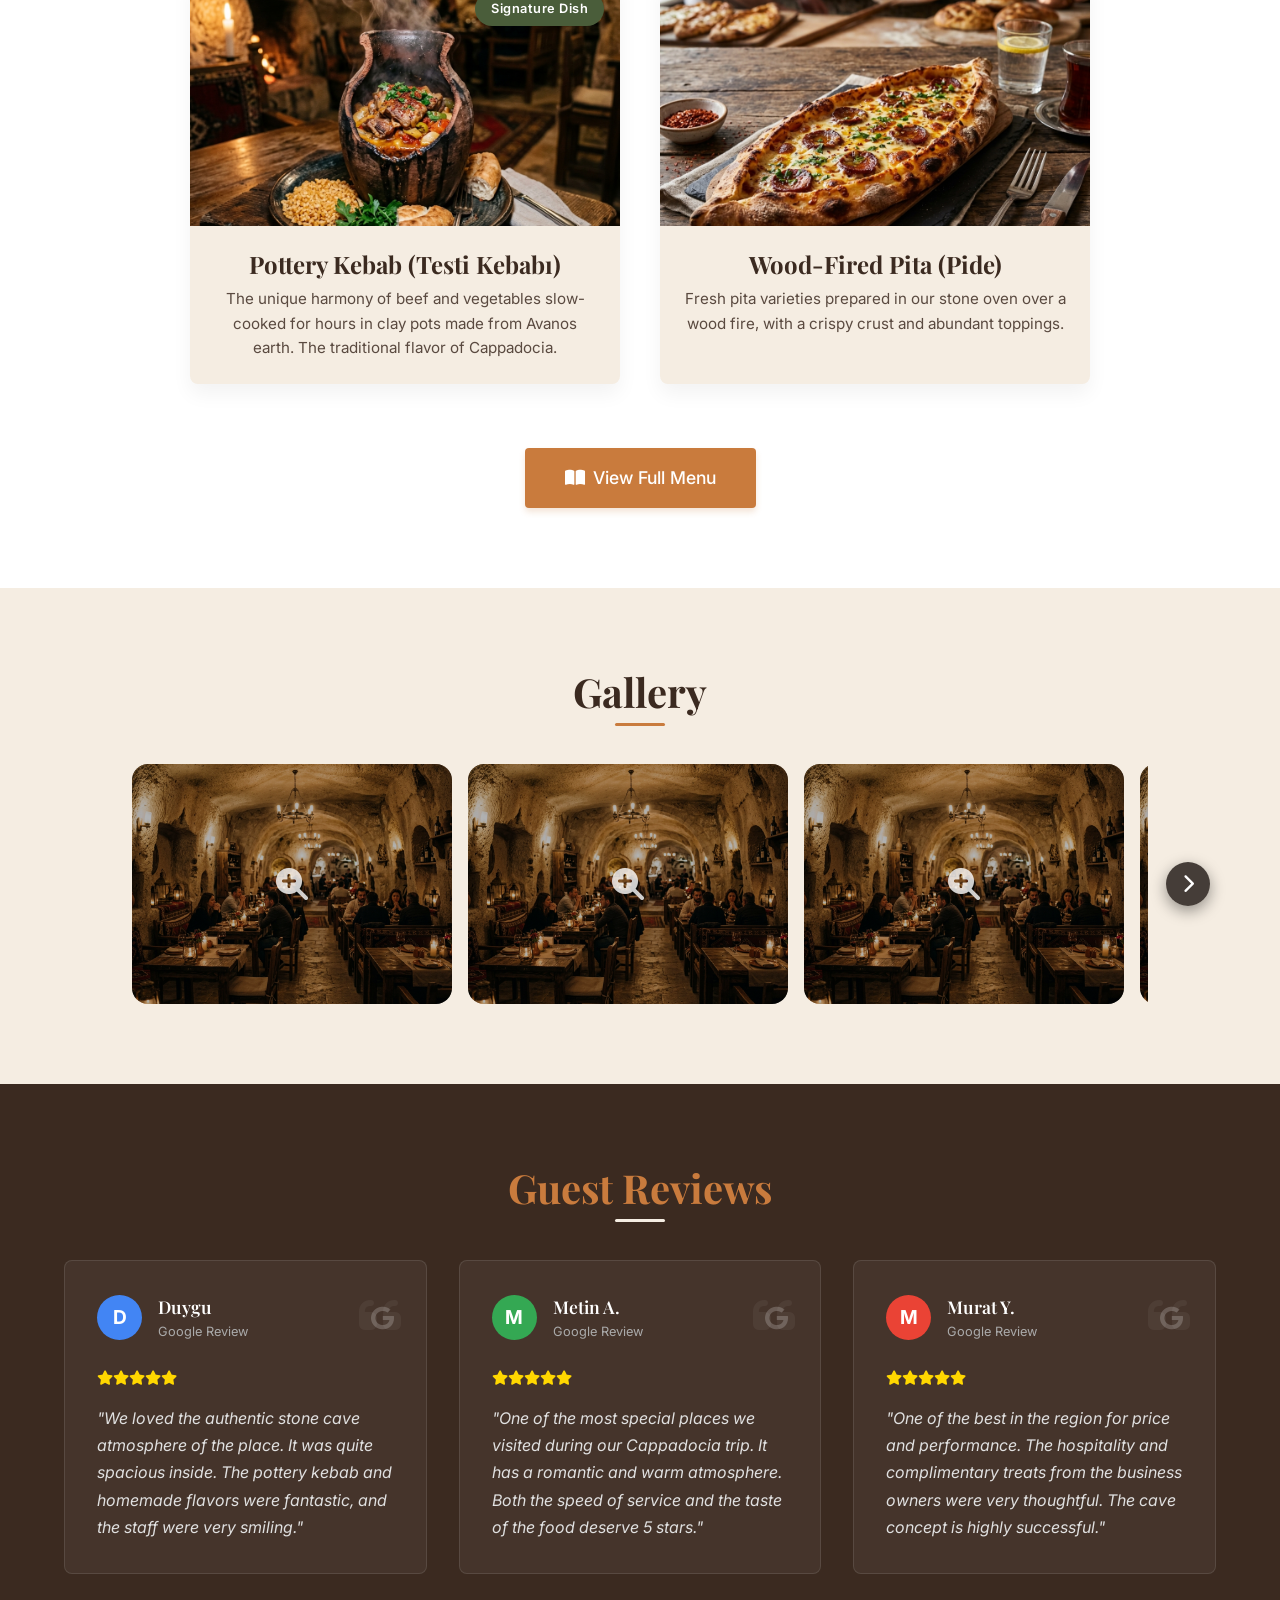
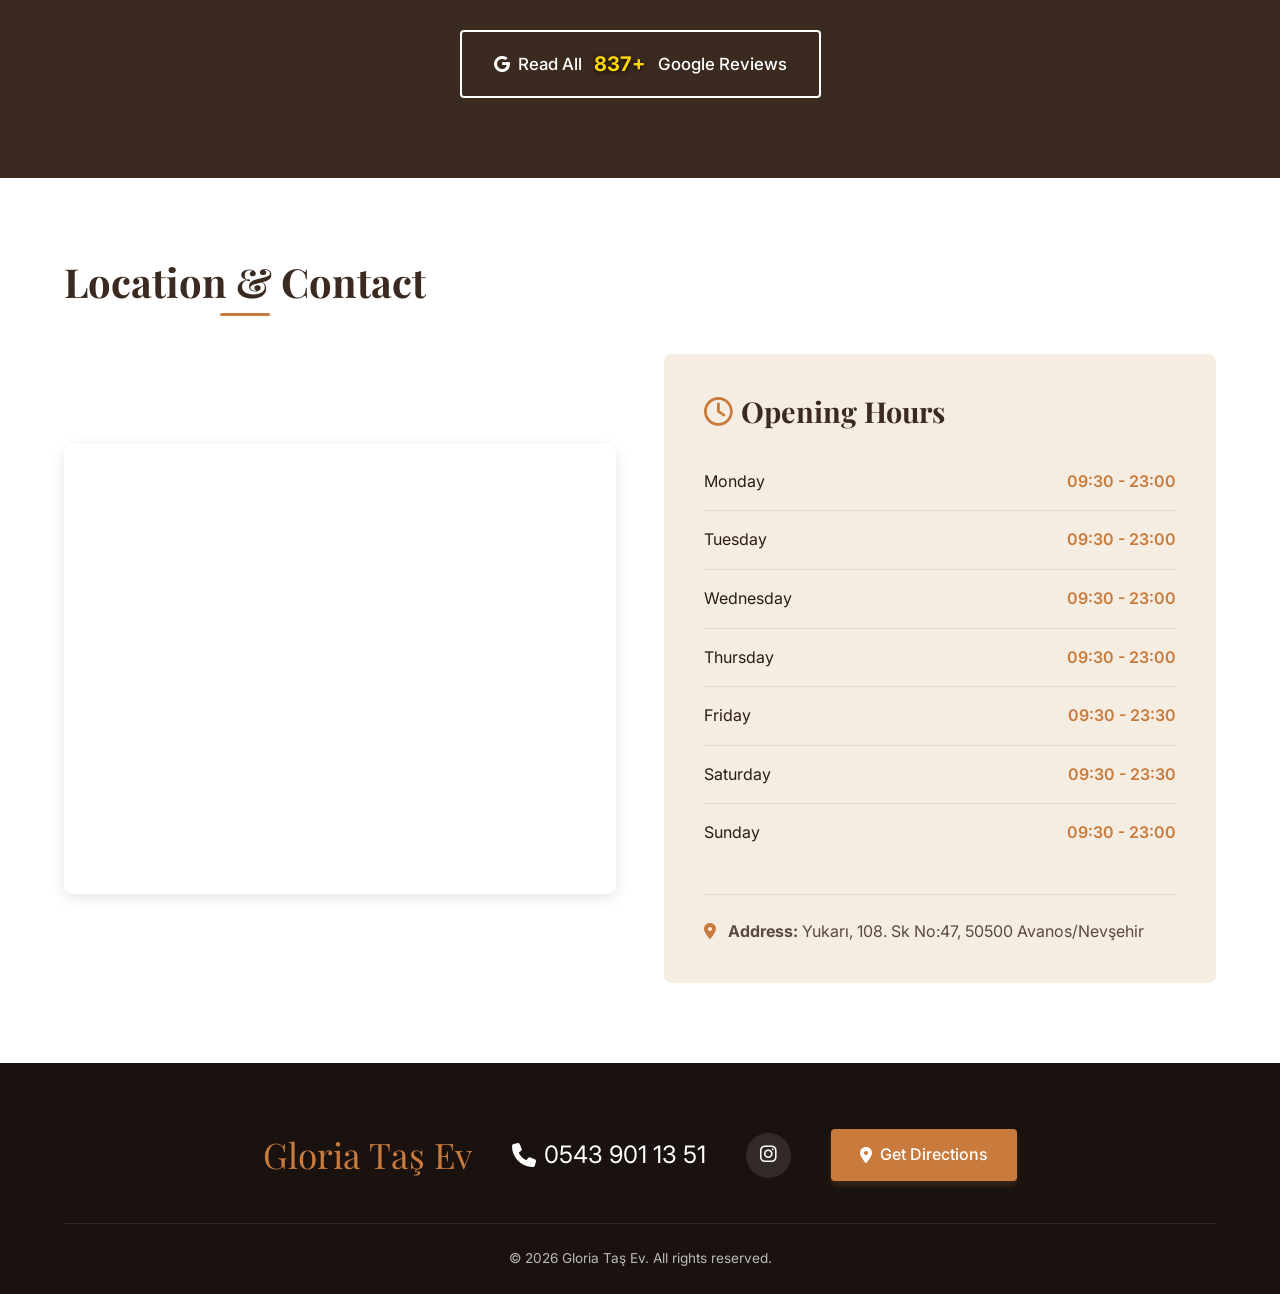
==== commit a736a4ff: "Update: Kullanıcı tarafından yeni düzeltmeler yapıldı" ====
--- a/index-en.html
+++ b/index-en.html
@@ -71,7 +71,7 @@
     <!-- FontAwesome for icons -->
     <link rel="stylesheet" href="https://cdnjs.cloudflare.com/ajax/libs/font-awesome/6.4.0/css/all.min.css">
     
-    <link rel="stylesheet" href="style.css">
+    <link rel="stylesheet" href="style.css?v=2">
 </head>
 <body>
     <!-- Preloader -->
@@ -507,10 +507,14 @@
         
         function scrollGallery(direction) {
             const gallery = document.querySelector('.gallery-grid');
-            if (gallery) {
-                const scrollAmount = window.innerWidth < 768 ? 250 : 340;
-                gallery.scrollBy({ left: direction * scrollAmount, behavior: 'smooth' });
-            }
+            if (!gallery) return;
+
+            const scrollAmount = window.innerWidth < 768 ? 250 : 340;
+            gallery.scrollBy({ left: direction * scrollAmount, behavior: 'smooth' });
+
+            const refreshNav = () => updateGalleryNavButtons();
+            gallery.addEventListener('scrollend', refreshNav, { once: true });
+            setTimeout(refreshNav, 500);
         }
 
         function updateGalleryNavButtons() {
@@ -525,22 +529,25 @@
                 return;
             }
 
-            const maxScroll = gallery.scrollWidth - gallery.clientWidth;
-            const atStart = gallery.scrollLeft <= 5;
-            const atEnd = gallery.scrollLeft >= maxScroll - 5;
-
-            prevBtn.classList.toggle('is-hidden', atStart);
-            nextBtn.classList.toggle('is-hidden', atEnd || maxScroll <= 0);
+            prevBtn.classList.remove('is-hidden');
+            nextBtn.classList.remove('is-hidden');
+
+            const maxScroll = Math.max(0, gallery.scrollWidth - gallery.clientWidth);
+            const atStart = gallery.scrollLeft <= 8;
+            const atEnd = gallery.scrollLeft >= maxScroll - 8;
+
+            if (atStart) prevBtn.classList.add('is-hidden');
+            if (atEnd || maxScroll <= 0) nextBtn.classList.add('is-hidden');
         }
 
-        document.addEventListener('DOMContentLoaded', () => {
+        (function initGalleryNav() {
             const gallery = document.querySelector('.gallery-grid');
             if (!gallery) return;
 
             gallery.addEventListener('scroll', updateGalleryNavButtons, { passive: true });
             window.addEventListener('resize', updateGalleryNavButtons);
             updateGalleryNavButtons();
-        });
+        })();
     </script>
 
 </body>
--- a/style.css
+++ b/style.css
@@ -611,6 +611,17 @@
         }
 
         @media (min-width: 768px) {
+            #galeri .container {
+                overflow: visible;
+            }
+
+            .gallery-wrapper {
+                display: grid;
+                grid-template-columns: 56px minmax(0, 1fr) 56px;
+                align-items: center;
+                column-gap: 0.75rem;
+            }
+
             .gallery-item {
                 max-width: 320px;
             }
@@ -619,9 +630,7 @@
             }
             .gallery-nav-btn {
                 display: flex;
-                position: absolute;
-                top: 50%;
-                transform: translateY(-50%);
+                position: static;
                 width: 44px;
                 height: 44px;
                 background: rgba(26, 18, 14, 0.8);
@@ -633,28 +642,31 @@
                 cursor: pointer;
                 z-index: 10;
                 font-size: 1.2rem;
-                transition: opacity 0.25s ease, visibility 0.25s ease, background 0.3s ease, transform 0.3s ease;
+                transition: opacity 0.2s ease, background 0.3s ease, transform 0.3s ease;
                 box-shadow: 0 5px 15px rgba(0,0,0,0.4);
+                justify-self: center;
             }
             .gallery-nav-btn.is-hidden {
-                opacity: 0;
-                visibility: hidden;
-                pointer-events: none;
+                display: none !important;
             }
             .gallery-nav-btn:hover {
                 background: var(--color-warm-amber);
-                transform: translateY(-50%) scale(1.1);
+                transform: scale(1.1);
             }
             .gallery-nav-btn.prev {
-                left: -22px;
+                grid-column: 1;
+                grid-row: 1;
             }
             .gallery-nav-btn.next {
-                right: -22px;
+                grid-column: 3;
+                grid-row: 1;
             }
             /* Masaüstünde scrollbar iptal, sadece butonlar */
             .gallery-grid {
+                grid-column: 2;
+                grid-row: 1;
                 scrollbar-width: none;
-                padding-bottom: 0;
+                padding: 0 0 0;
             }
             .gallery-grid::-webkit-scrollbar {
                 display: none;
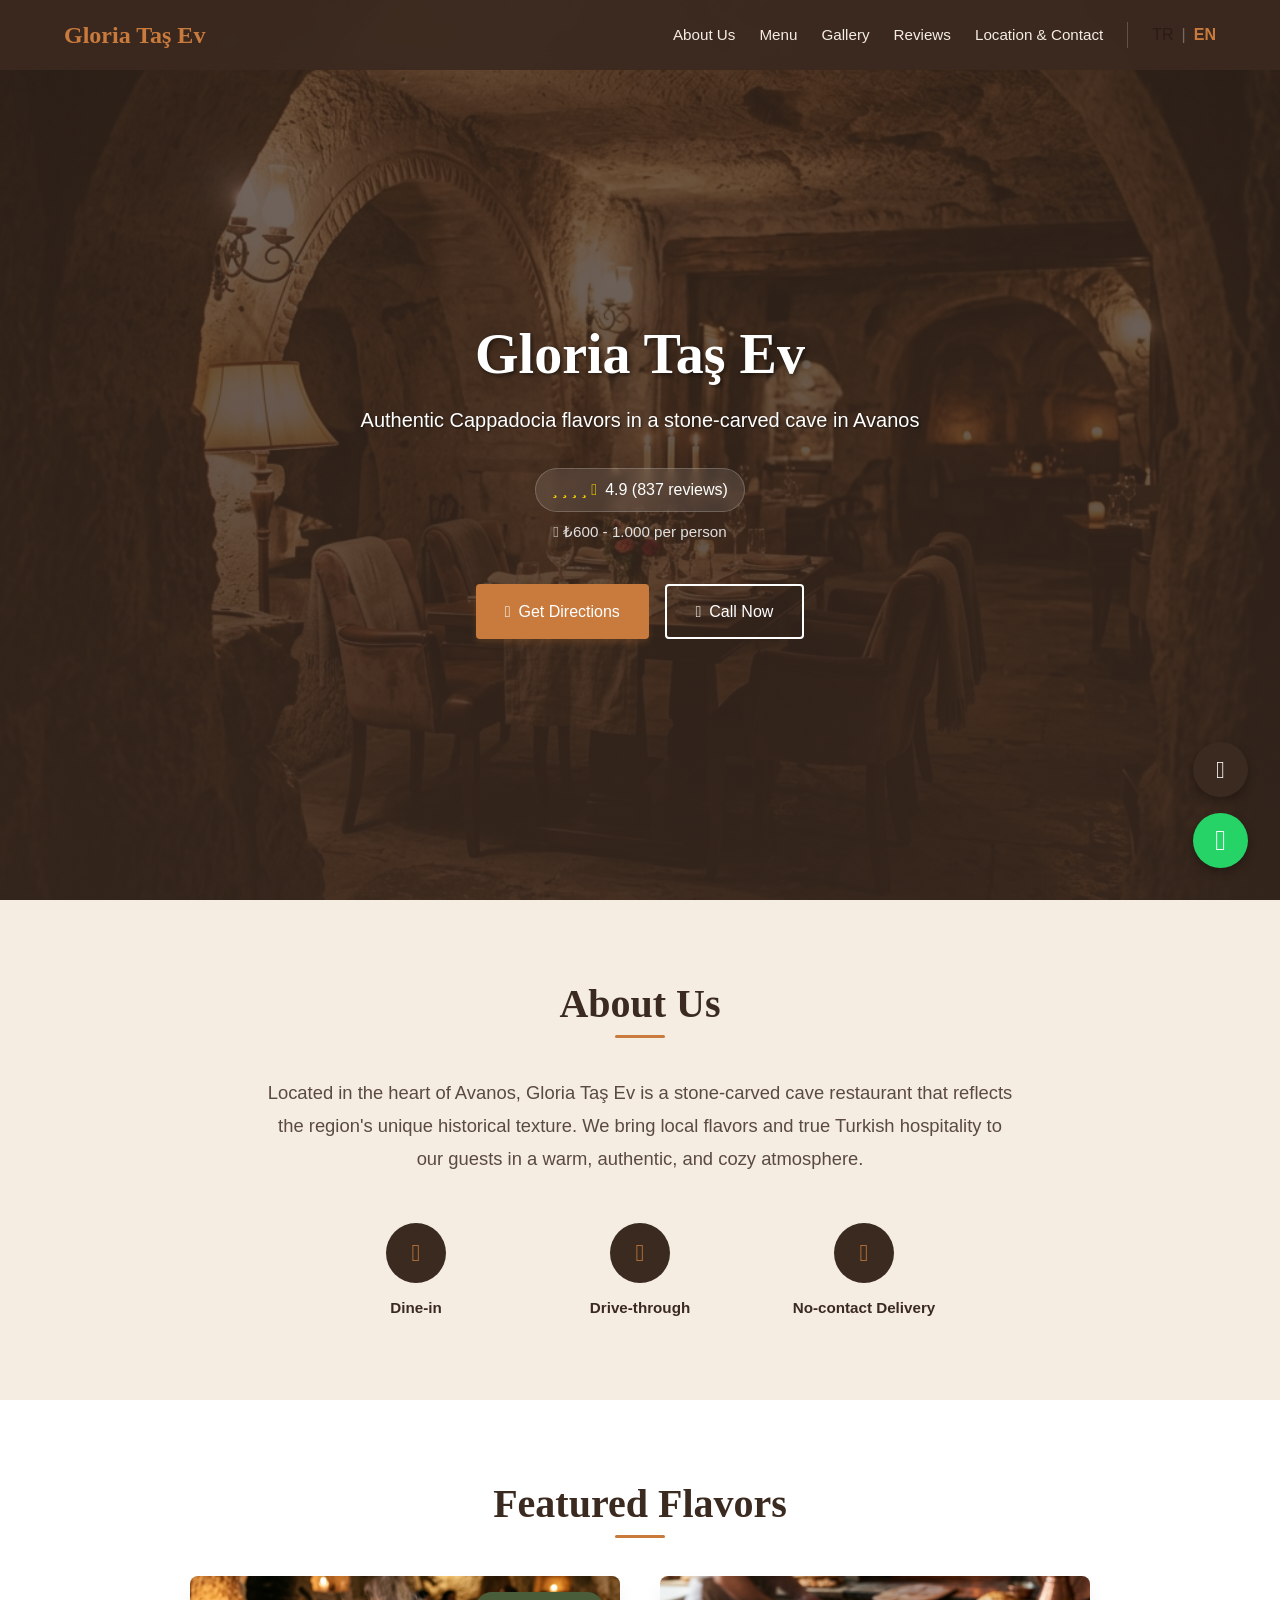
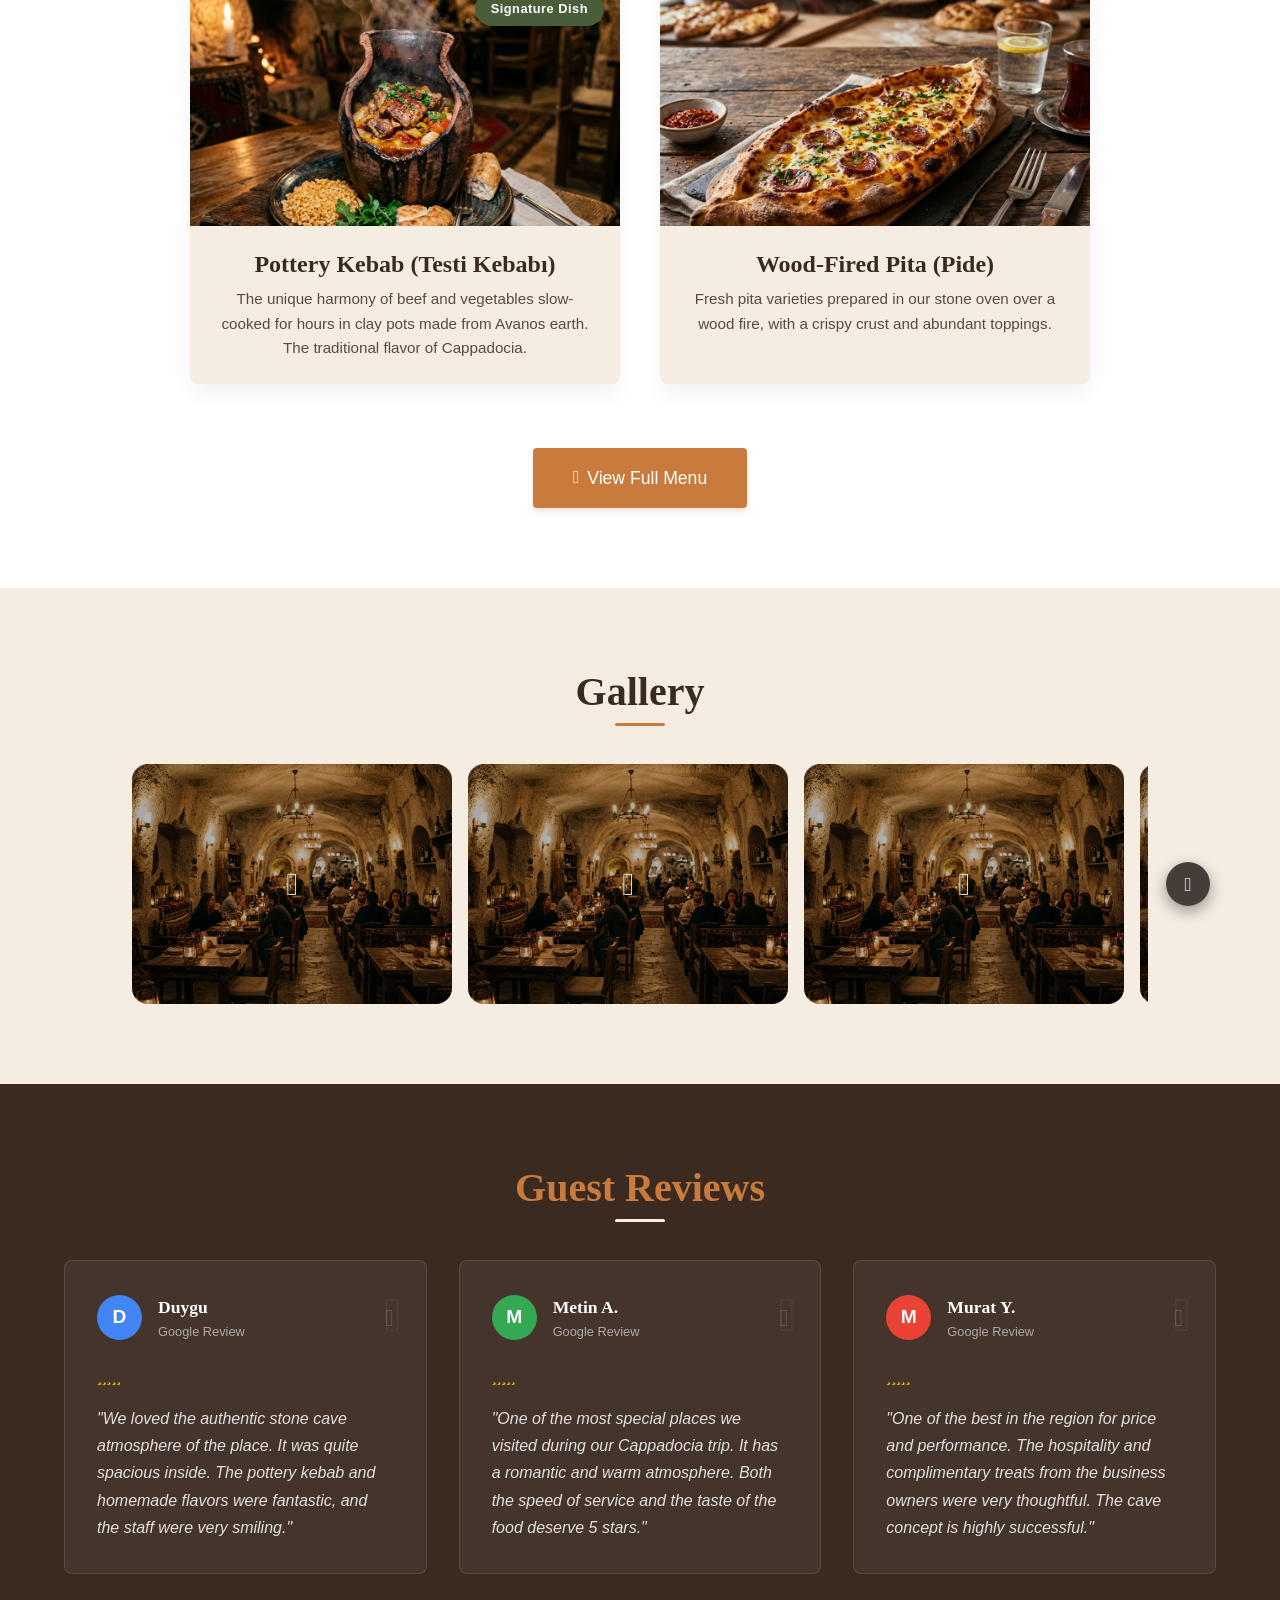
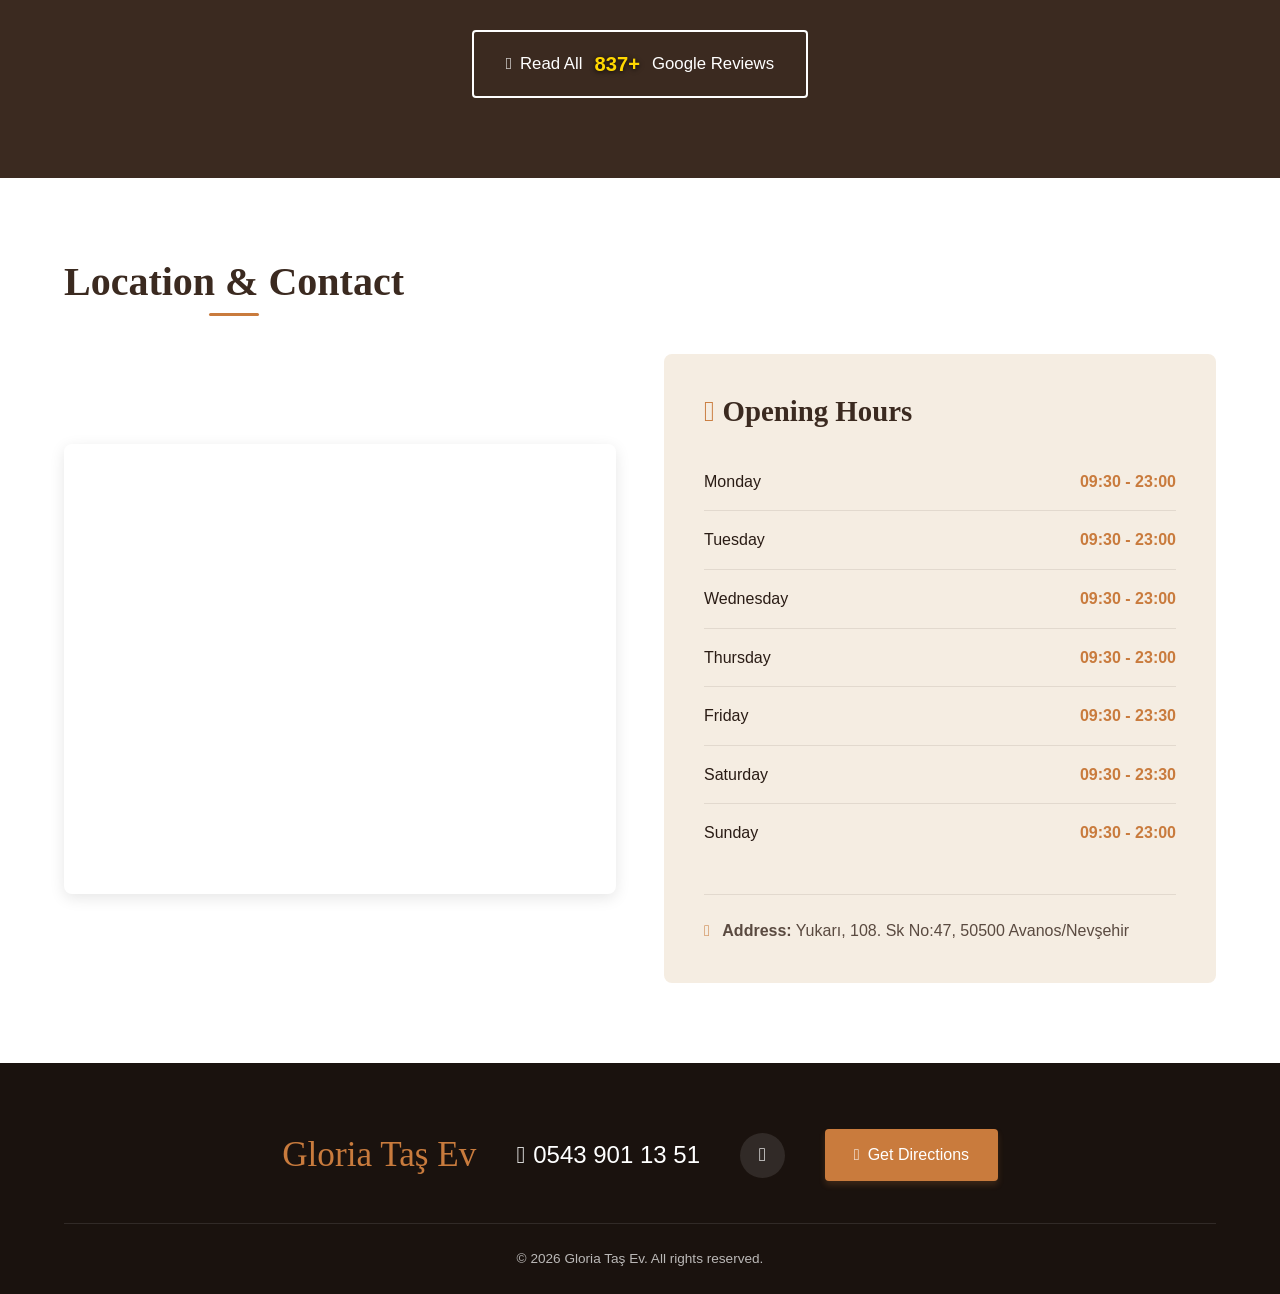
==== commit 083dc075: "Security: CSP, X-Content-Type-Options ve Referrer-Policy meta güvenlik başlıkları eklendi" ====
--- a/index-en.html
+++ b/index-en.html
@@ -4,6 +4,11 @@
     <meta charset="UTF-8">
     <meta name="viewport" content="width=device-width, initial-scale=1.0">
     <title>Gloria Taş Ev — Underground Cave Restaurant</title>
+
+    <!-- Security Headers -->
+    <meta http-equiv="Content-Security-Policy" content="default-src 'self'; script-src 'self' 'unsafe-inline' https://kit.fontawesome.com https://cdnjs.cloudflare.com https://www.googletagmanager.com; style-src 'self' 'unsafe-inline' https://fonts.googleapis.com https://cdnjs.cloudflare.com https://ka-f.fontawesome.com; font-src 'self' https://fonts.gstatic.com https://ka-f.fontawesome.com; img-src 'self' data: https:; frame-src https://www.google.com https://maps.google.com; connect-src 'self' https://ka-f.fontawesome.com;">
+    <meta http-equiv="X-Content-Type-Options" content="nosniff">
+    <meta name="referrer" content="strict-origin-when-cross-origin">
     
     <!-- SEO & Open Graph Etiketleri -->
     <meta name="description" content="Experience authentic Cappadocia flavors and our famous pottery kebab in a historical stone-carved cave concept at Gloria Taş Ev, Avanos.">
@@ -436,31 +441,48 @@
             const lightbox = document.getElementById('lightbox');
             const lightboxClose = document.getElementById('lightbox-close');
             const imgContainer = document.getElementById('lightbox-img-container');
+            const lightboxContent = lightbox.querySelector('.lightbox-content');
             
             galleryItems.forEach(item => {
                 item.addEventListener('click', () => {
                     const imgSrc = item.getAttribute('data-src');
-                    imgContainer.innerHTML = `<img src="${imgSrc}" style="max-width: 90vw; max-height: 90vh; border-radius: 8px;" alt="Galeri Görseli">`;
-                    lightbox.classList.add('active');
+                    imgContainer.innerHTML = `<img src="${imgSrc}" style="max-width: 90vw; max-height: 90vh; border-radius: 8px;" alt="Gallery Image">`;
+
+                    const rect = item.getBoundingClientRect();
+                    const originX = rect.left + rect.width / 2;
+                    const originY = rect.top + rect.height / 2;
+                    lightboxContent.style.transformOrigin = `${originX}px ${originY}px`;
+
+                    lightbox.classList.add('is-open');
+                    requestAnimationFrame(() => {
+                        requestAnimationFrame(() => {
+                            lightbox.classList.add('active');
+                        });
+                    });
                 });
             });
 
-            // Lightbox kapatma butonuna tıklama
-            lightboxClose.addEventListener('click', () => {
+            function closeLightbox() {
                 lightbox.classList.remove('active');
-            });
-
-            // Lightbox dışına (arka plana) tıklama
+                lightbox.addEventListener('transitionend', () => {
+                    lightbox.classList.remove('is-open');
+                }, { once: true });
+            }
+
+            // Close button
+            lightboxClose.addEventListener('click', closeLightbox);
+
+            // Click outside
             lightbox.addEventListener('click', (e) => {
                 if (e.target === lightbox || e.target === imgContainer) {
-                    lightbox.classList.remove('active');
+                    closeLightbox();
                 }
             });
 
-            // ESC tuşu ile lightbox kapatma
+            // ESC key
             document.addEventListener('keydown', (e) => {
                 if (e.key === 'Escape' && lightbox.classList.contains('active')) {
-                    lightbox.classList.remove('active');
+                    closeLightbox();
                 }
             });
 
--- a/style.css
+++ b/style.css
@@ -704,17 +704,20 @@
             left: 0;
             width: 100%;
             height: 100%;
-            background-color: rgba(0, 0, 0, 0.9);
-            display: none; /* Gizli */
+            background-color: rgba(0, 0, 0, 0.92);
+            display: none;
             align-items: center;
             justify-content: center;
             z-index: 2000;
             opacity: 0;
-            transition: opacity 0.3s ease;
+            transition: opacity 0.35s ease;
+        }
+
+        .lightbox.is-open {
+            display: flex;
         }
 
         .lightbox.active {
-            display: flex;
             opacity: 1;
         }
 
@@ -722,15 +725,25 @@
             width: 90%;
             max-width: 800px;
             height: 80%;
-            background-color: #222;
+            background-color: #111;
             display: flex;
             align-items: center;
             justify-content: center;
             color: white;
             font-size: 2rem;
             position: relative;
-            border-radius: 4px;
+            border-radius: 16px;
             overflow: hidden;
+            transform: scale(0.05);
+            transform-origin: center center;
+            opacity: 0;
+            transition: transform 0.45s cubic-bezier(0.34, 1.56, 0.64, 1),
+                        opacity 0.3s ease;
+        }
+
+        .lightbox.active .lightbox-content {
+            transform: scale(1);
+            opacity: 1;
         }
         
         .lightbox-img {
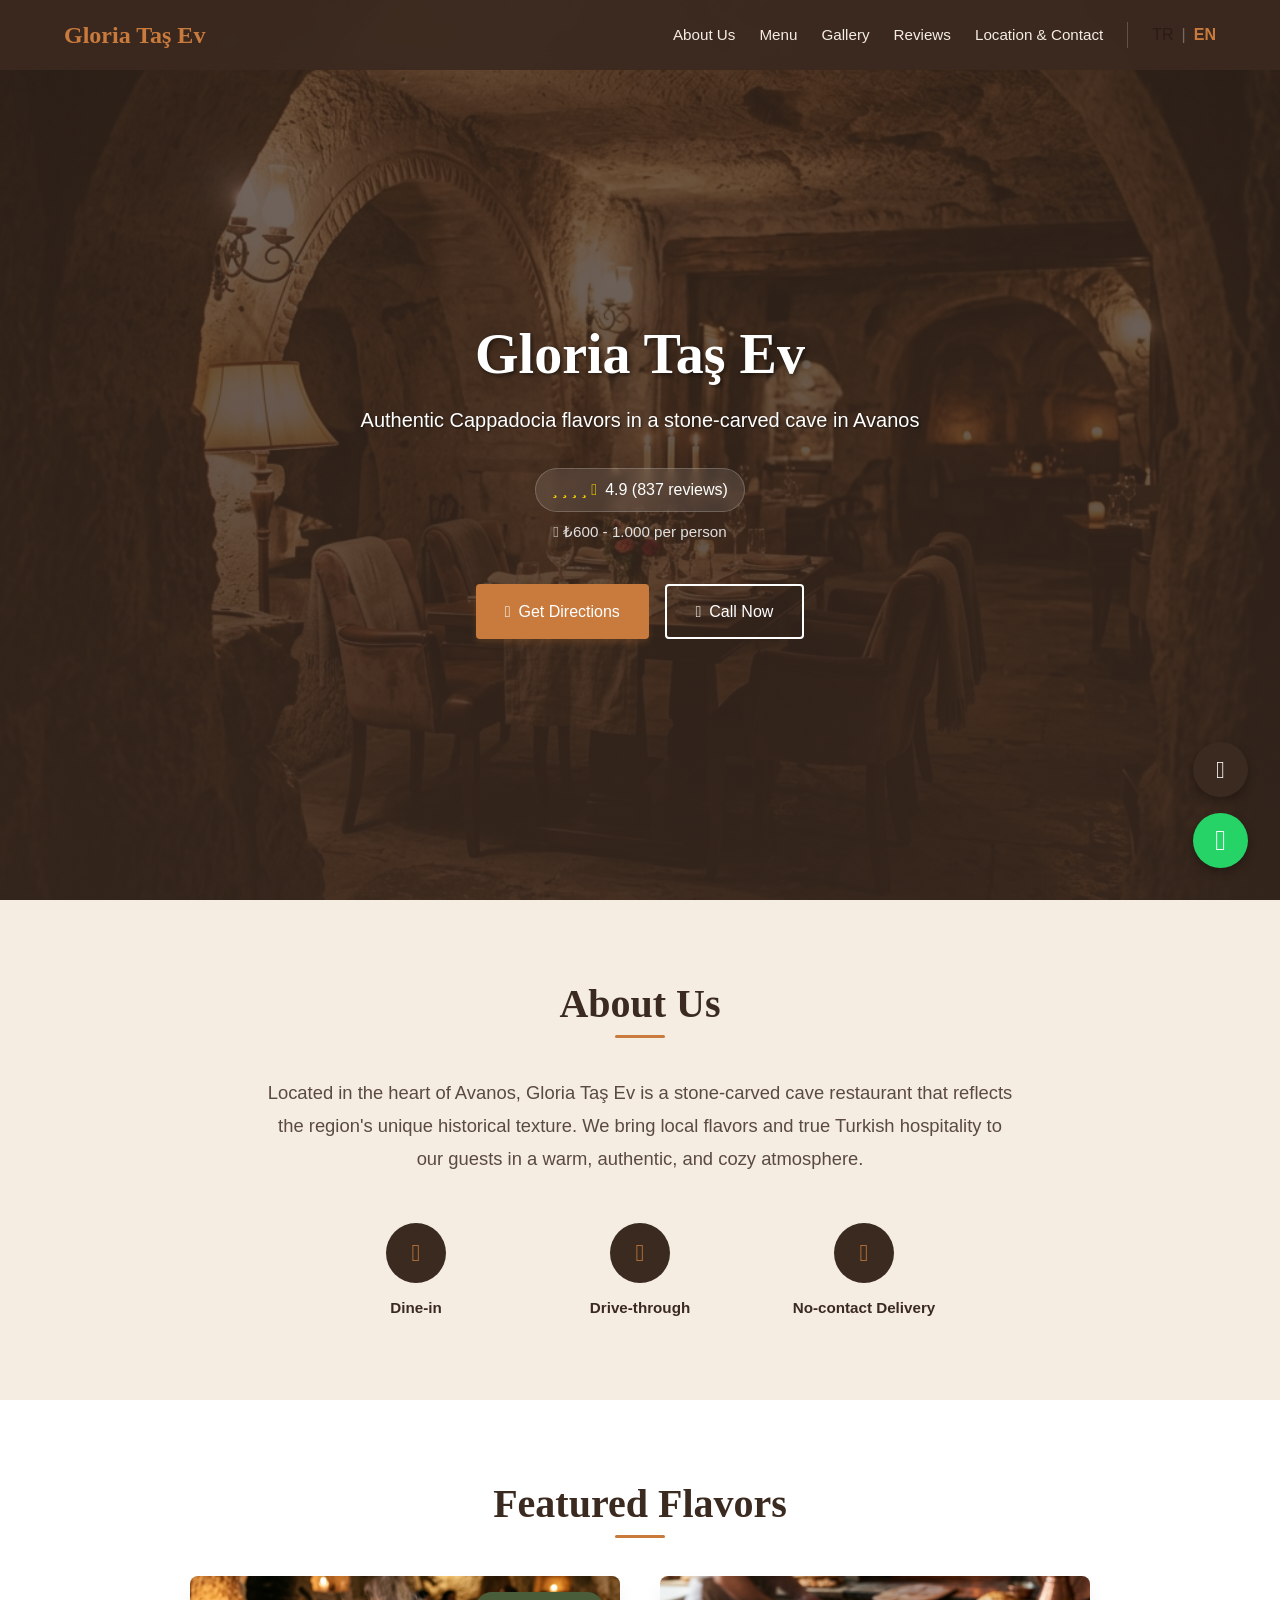
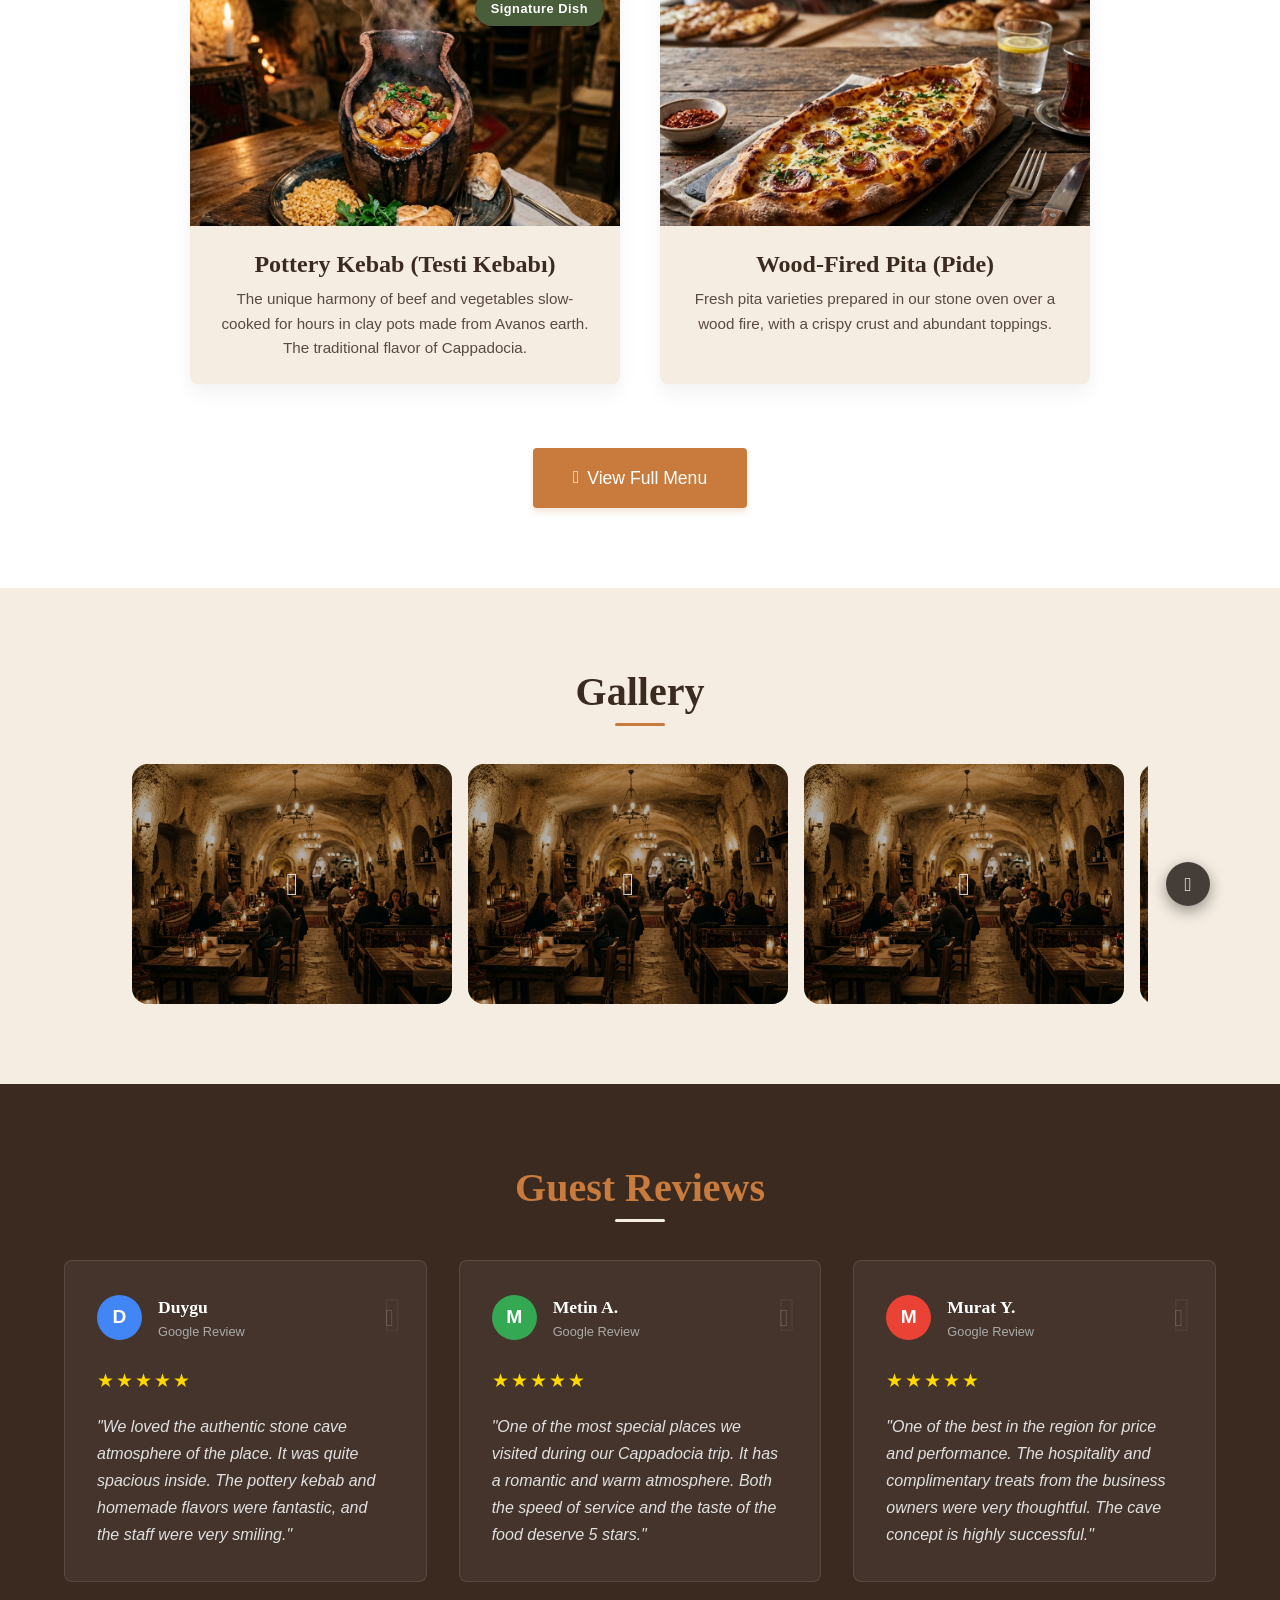
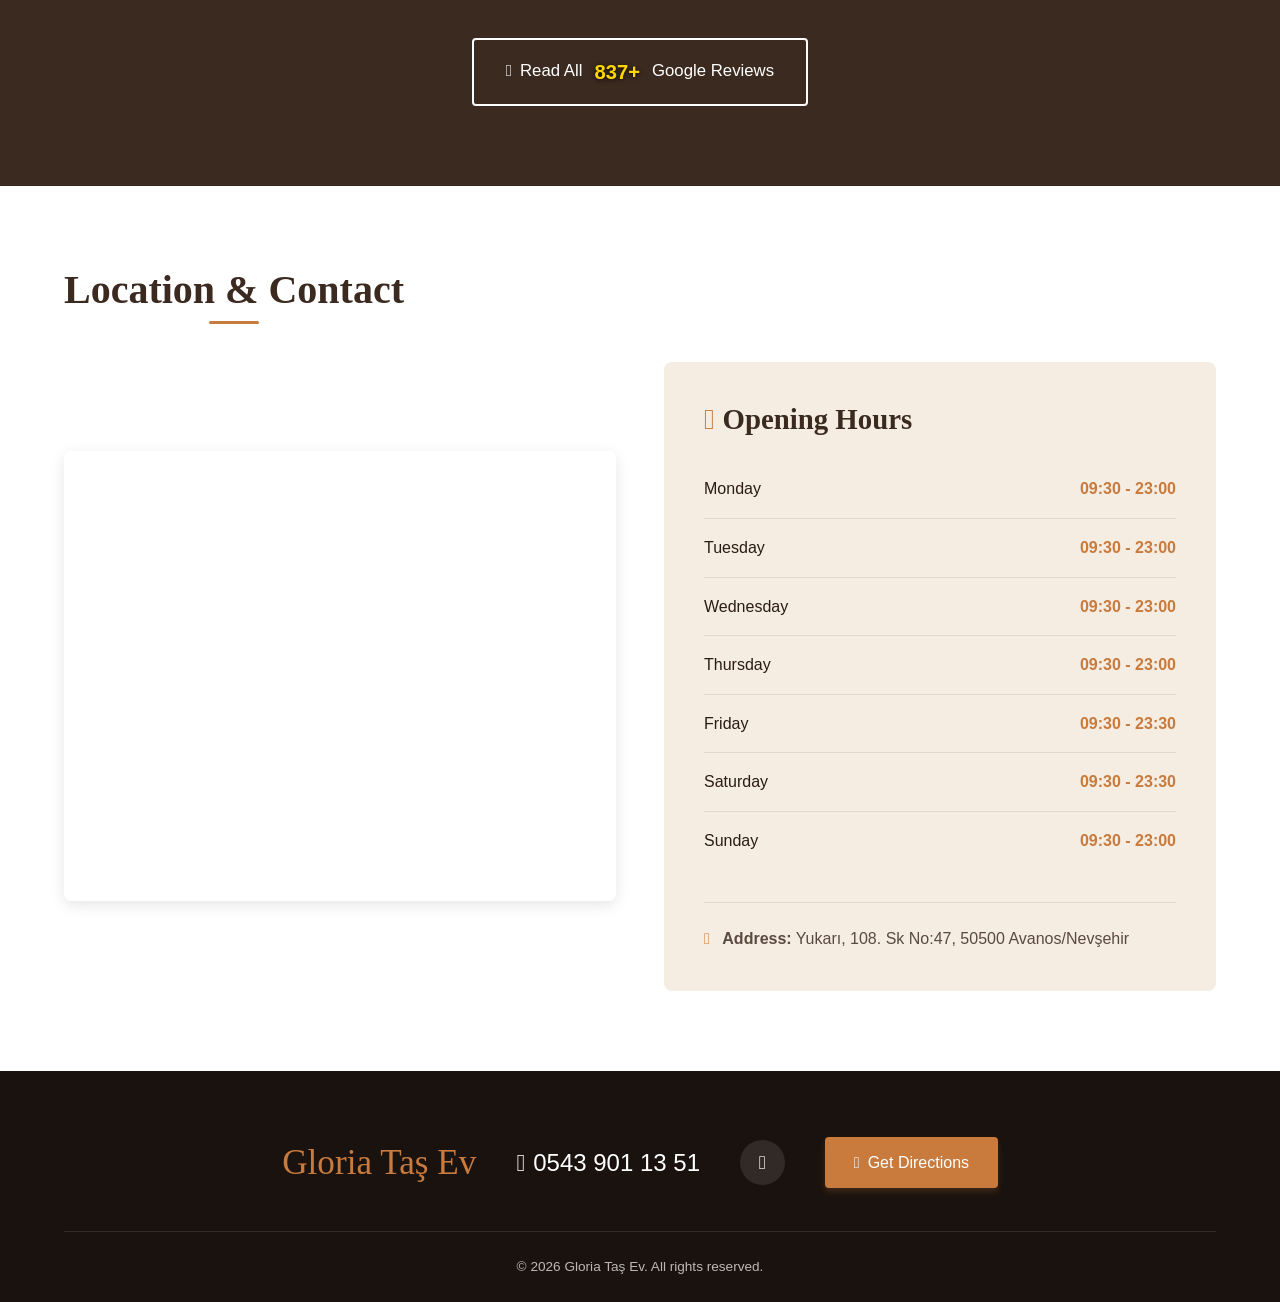
==== commit 9f079092: "Fix: Yorum yıldızları FontAwesome yerine Unicode ★ ile değiştirildi, mobilde her zaman görünür" ====
--- a/index-en.html
+++ b/index-en.html
@@ -278,7 +278,7 @@
                         <i class="fa-brands fa-google" style="margin-left: auto; color: rgba(255,255,255,0.2); font-size: 1.5rem;"></i>
                     </div>
                     <div class="review-stars" style="text-align: left;">
-                        <i class="fa-solid fa-star"></i><i class="fa-solid fa-star"></i><i class="fa-solid fa-star"></i><i class="fa-solid fa-star"></i><i class="fa-solid fa-star"></i>
+                        ★★★★★
                     </div>
                     <p class="review-text" style="margin-bottom: 0;">"We loved the authentic stone cave atmosphere of the place. It was quite spacious inside. The pottery kebab and homemade flavors were fantastic, and the staff were very smiling."</p>
                 </div>
@@ -294,7 +294,7 @@
                         <i class="fa-brands fa-google" style="margin-left: auto; color: rgba(255,255,255,0.2); font-size: 1.5rem;"></i>
                     </div>
                     <div class="review-stars" style="text-align: left;">
-                        <i class="fa-solid fa-star"></i><i class="fa-solid fa-star"></i><i class="fa-solid fa-star"></i><i class="fa-solid fa-star"></i><i class="fa-solid fa-star"></i>
+                        ★★★★★
                     </div>
                     <p class="review-text" style="margin-bottom: 0;">"One of the most special places we visited during our Cappadocia trip. It has a romantic and warm atmosphere. Both the speed of service and the taste of the food deserve 5 stars."</p>
                 </div>
@@ -310,7 +310,7 @@
                         <i class="fa-brands fa-google" style="margin-left: auto; color: rgba(255,255,255,0.2); font-size: 1.5rem;"></i>
                     </div>
                     <div class="review-stars" style="text-align: left;">
-                        <i class="fa-solid fa-star"></i><i class="fa-solid fa-star"></i><i class="fa-solid fa-star"></i><i class="fa-solid fa-star"></i><i class="fa-solid fa-star"></i>
+                        ★★★★★
                     </div>
                     <p class="review-text" style="margin-bottom: 0;">"One of the best in the region for price and performance. The hospitality and complimentary treats from the business owners were very thoughtful. The cave concept is highly successful."</p>
                 </div>
--- a/style.css
+++ b/style.css
@@ -809,7 +809,8 @@
         .review-stars {
             color: #FFD700;
             margin-bottom: 1rem;
-            font-size: 0.9rem;
+            font-size: 1.2rem;
+            letter-spacing: 2px;
             white-space: nowrap;
         }
 
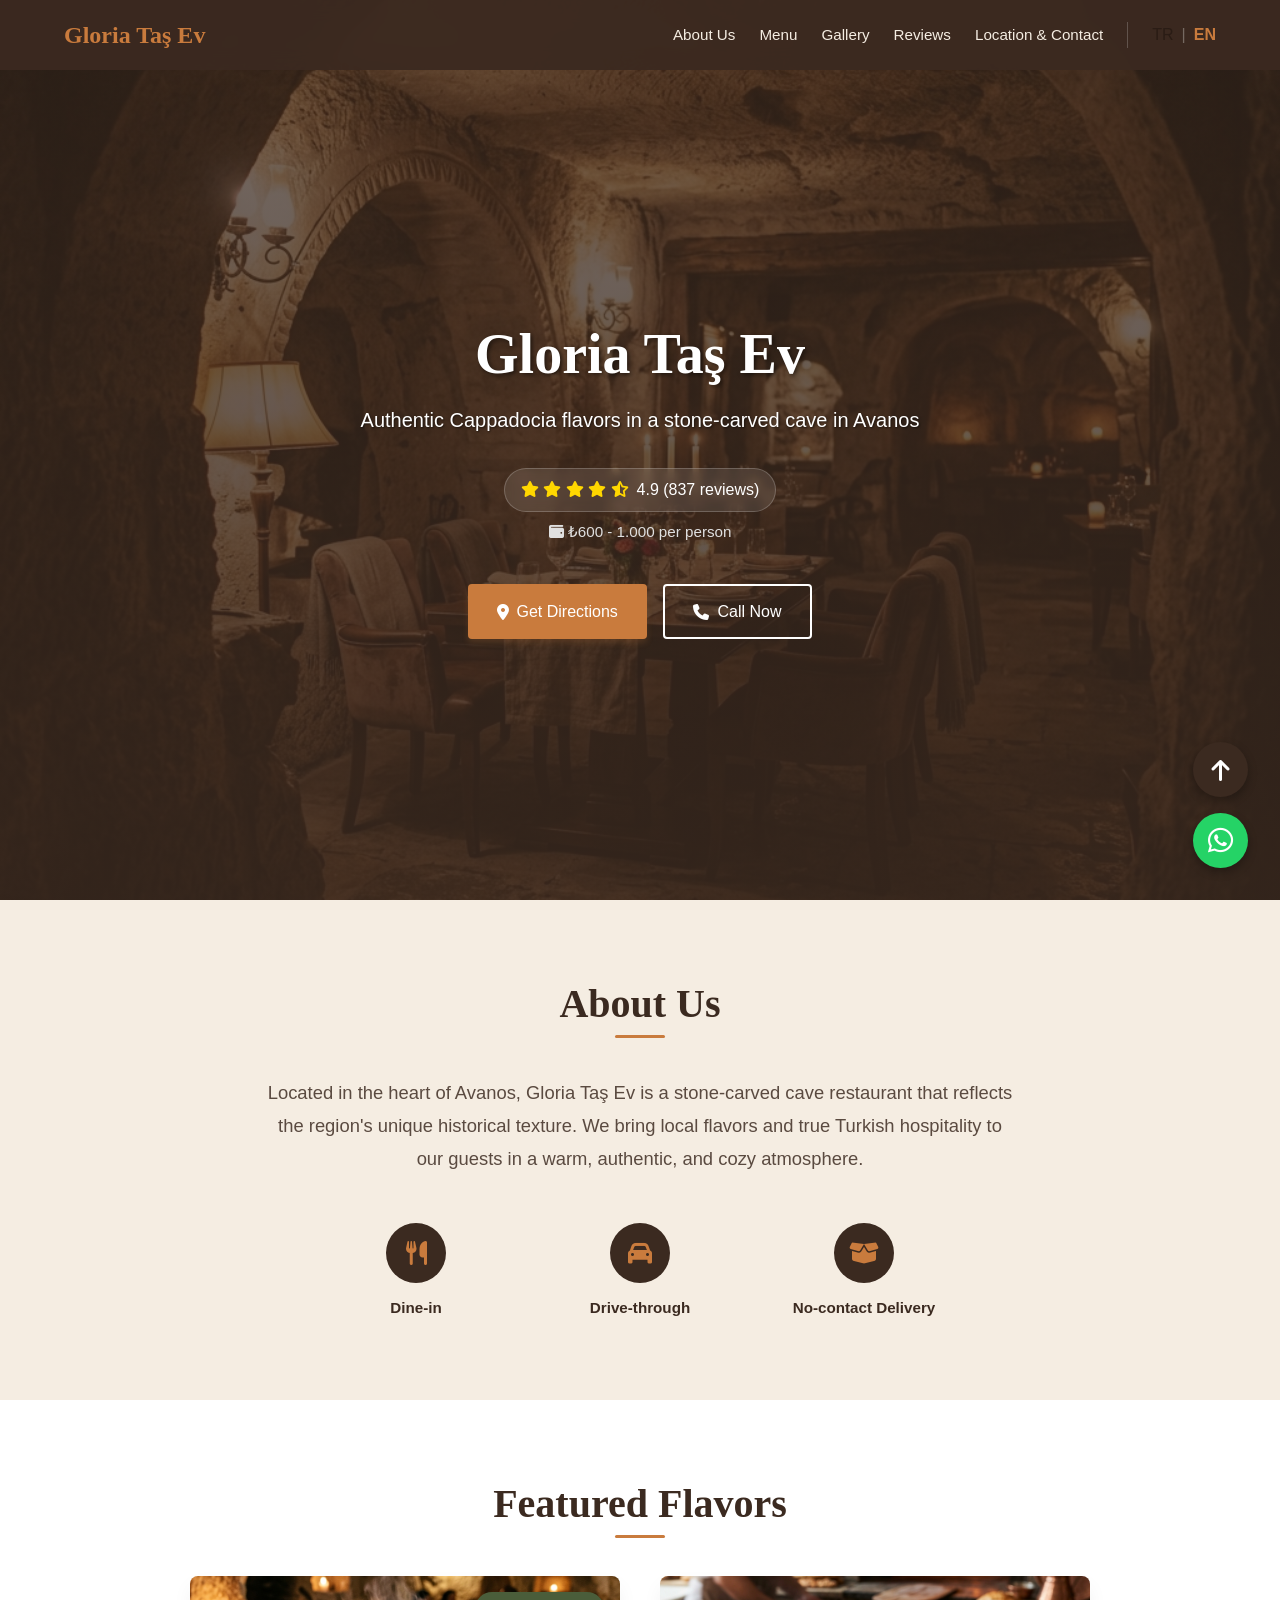
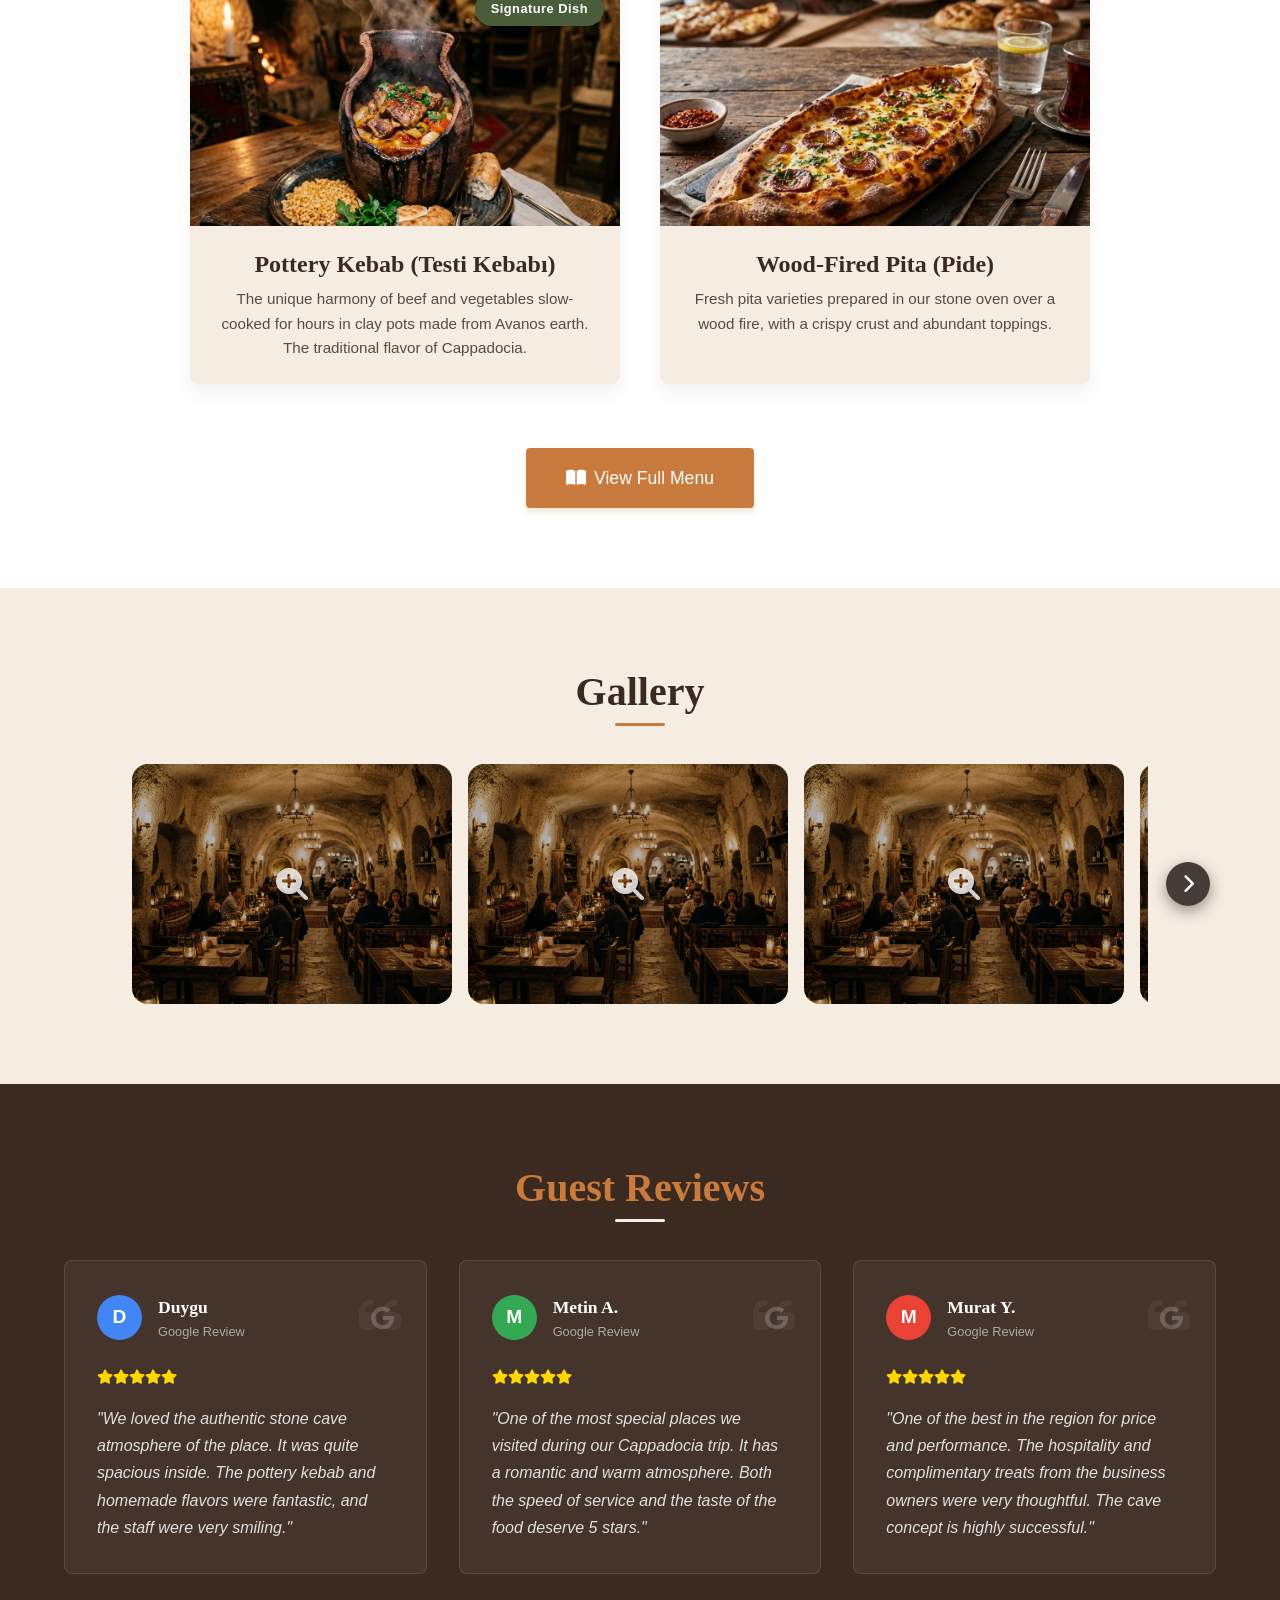
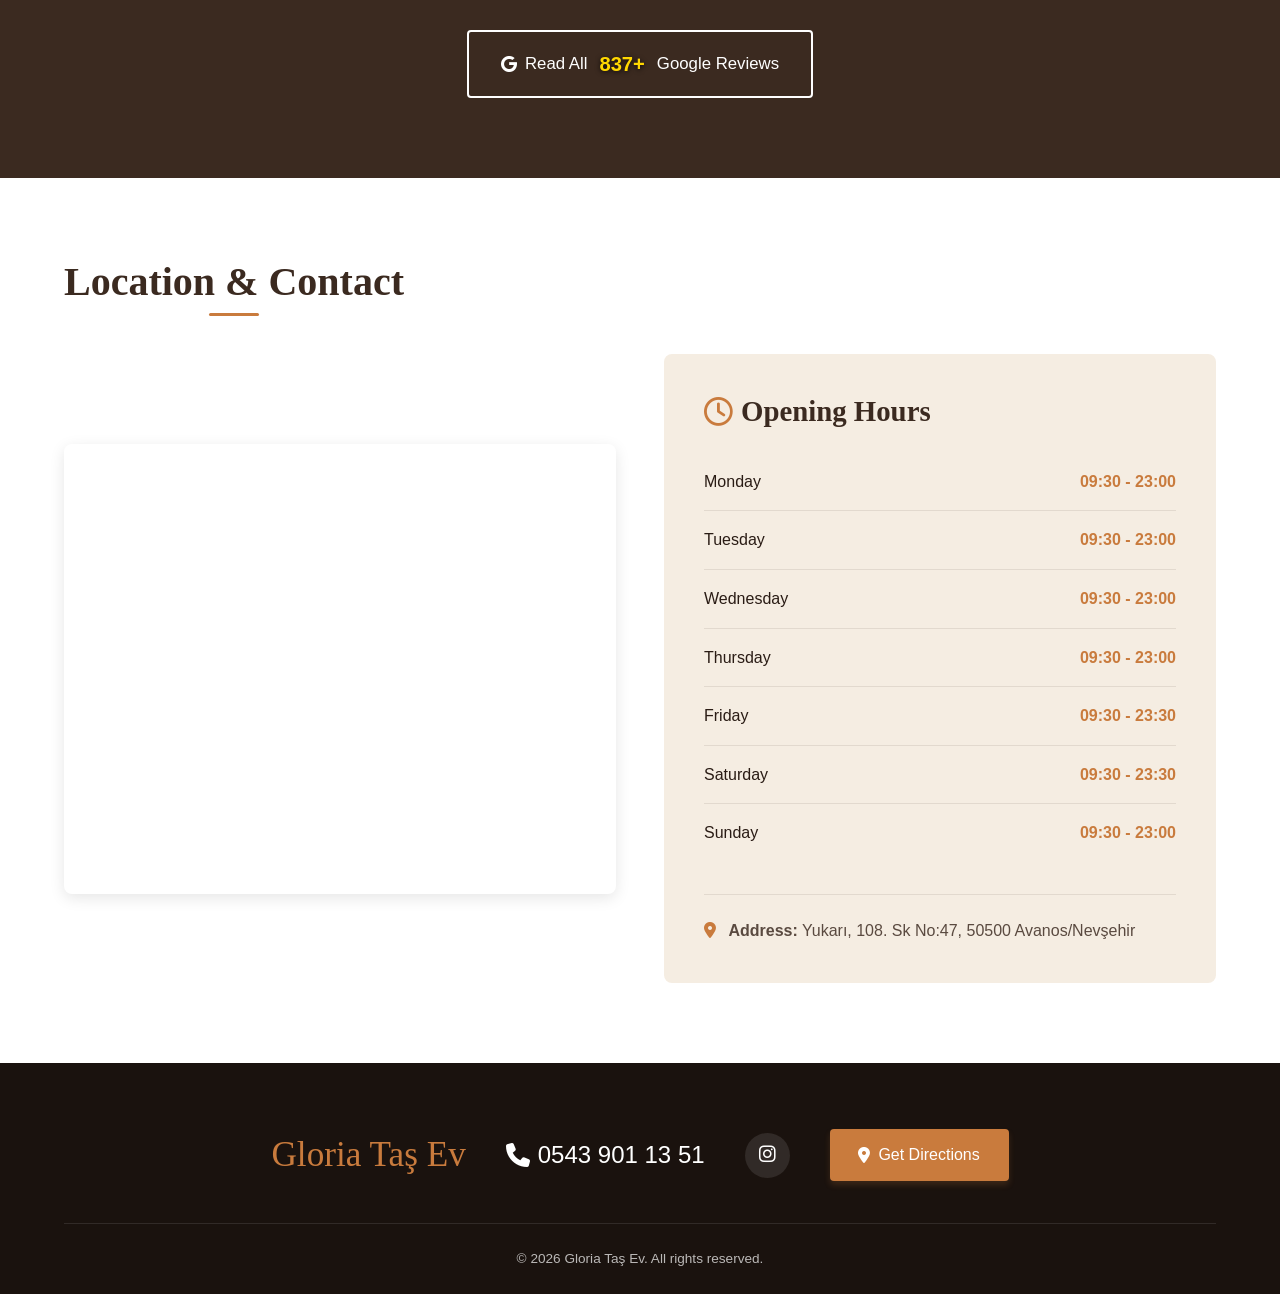
==== commit 05f79060: "Fix: CSP'ye cdnjs.cloudflare.com font kaynağı eklendi, FontAwesome ikonları artık yükleniyor" ====
--- a/index-en.html
+++ b/index-en.html
@@ -6,7 +6,7 @@
     <title>Gloria Taş Ev — Underground Cave Restaurant</title>
 
     <!-- Security Headers -->
-    <meta http-equiv="Content-Security-Policy" content="default-src 'self'; script-src 'self' 'unsafe-inline' https://kit.fontawesome.com https://cdnjs.cloudflare.com https://www.googletagmanager.com; style-src 'self' 'unsafe-inline' https://fonts.googleapis.com https://cdnjs.cloudflare.com https://ka-f.fontawesome.com; font-src 'self' https://fonts.gstatic.com https://ka-f.fontawesome.com; img-src 'self' data: https:; frame-src https://www.google.com https://maps.google.com; connect-src 'self' https://ka-f.fontawesome.com;">
+    <meta http-equiv="Content-Security-Policy" content="default-src 'self'; script-src 'self' 'unsafe-inline' https://kit.fontawesome.com https://cdnjs.cloudflare.com https://www.googletagmanager.com; style-src 'self' 'unsafe-inline' https://fonts.googleapis.com https://cdnjs.cloudflare.com https://ka-f.fontawesome.com; font-src 'self' https://fonts.gstatic.com https://ka-f.fontawesome.com https://cdnjs.cloudflare.com; img-src 'self' data: https:; frame-src https://www.google.com https://maps.google.com; connect-src 'self' https://ka-f.fontawesome.com https://cdnjs.cloudflare.com;">
     <meta http-equiv="X-Content-Type-Options" content="nosniff">
     <meta name="referrer" content="strict-origin-when-cross-origin">
     
@@ -278,7 +278,7 @@
                         <i class="fa-brands fa-google" style="margin-left: auto; color: rgba(255,255,255,0.2); font-size: 1.5rem;"></i>
                     </div>
                     <div class="review-stars" style="text-align: left;">
-                        ★★★★★
+                        <i class="fa-solid fa-star"></i><i class="fa-solid fa-star"></i><i class="fa-solid fa-star"></i><i class="fa-solid fa-star"></i><i class="fa-solid fa-star"></i>
                     </div>
                     <p class="review-text" style="margin-bottom: 0;">"We loved the authentic stone cave atmosphere of the place. It was quite spacious inside. The pottery kebab and homemade flavors were fantastic, and the staff were very smiling."</p>
                 </div>
@@ -294,7 +294,7 @@
                         <i class="fa-brands fa-google" style="margin-left: auto; color: rgba(255,255,255,0.2); font-size: 1.5rem;"></i>
                     </div>
                     <div class="review-stars" style="text-align: left;">
-                        ★★★★★
+                        <i class="fa-solid fa-star"></i><i class="fa-solid fa-star"></i><i class="fa-solid fa-star"></i><i class="fa-solid fa-star"></i><i class="fa-solid fa-star"></i>
                     </div>
                     <p class="review-text" style="margin-bottom: 0;">"One of the most special places we visited during our Cappadocia trip. It has a romantic and warm atmosphere. Both the speed of service and the taste of the food deserve 5 stars."</p>
                 </div>
@@ -310,7 +310,7 @@
                         <i class="fa-brands fa-google" style="margin-left: auto; color: rgba(255,255,255,0.2); font-size: 1.5rem;"></i>
                     </div>
                     <div class="review-stars" style="text-align: left;">
-                        ★★★★★
+                        <i class="fa-solid fa-star"></i><i class="fa-solid fa-star"></i><i class="fa-solid fa-star"></i><i class="fa-solid fa-star"></i><i class="fa-solid fa-star"></i>
                     </div>
                     <p class="review-text" style="margin-bottom: 0;">"One of the best in the region for price and performance. The hospitality and complimentary treats from the business owners were very thoughtful. The cave concept is highly successful."</p>
                 </div>
--- a/style.css
+++ b/style.css
@@ -809,8 +809,7 @@
         .review-stars {
             color: #FFD700;
             margin-bottom: 1rem;
-            font-size: 1.2rem;
-            letter-spacing: 2px;
+            font-size: 0.9rem;
             white-space: nowrap;
         }
 
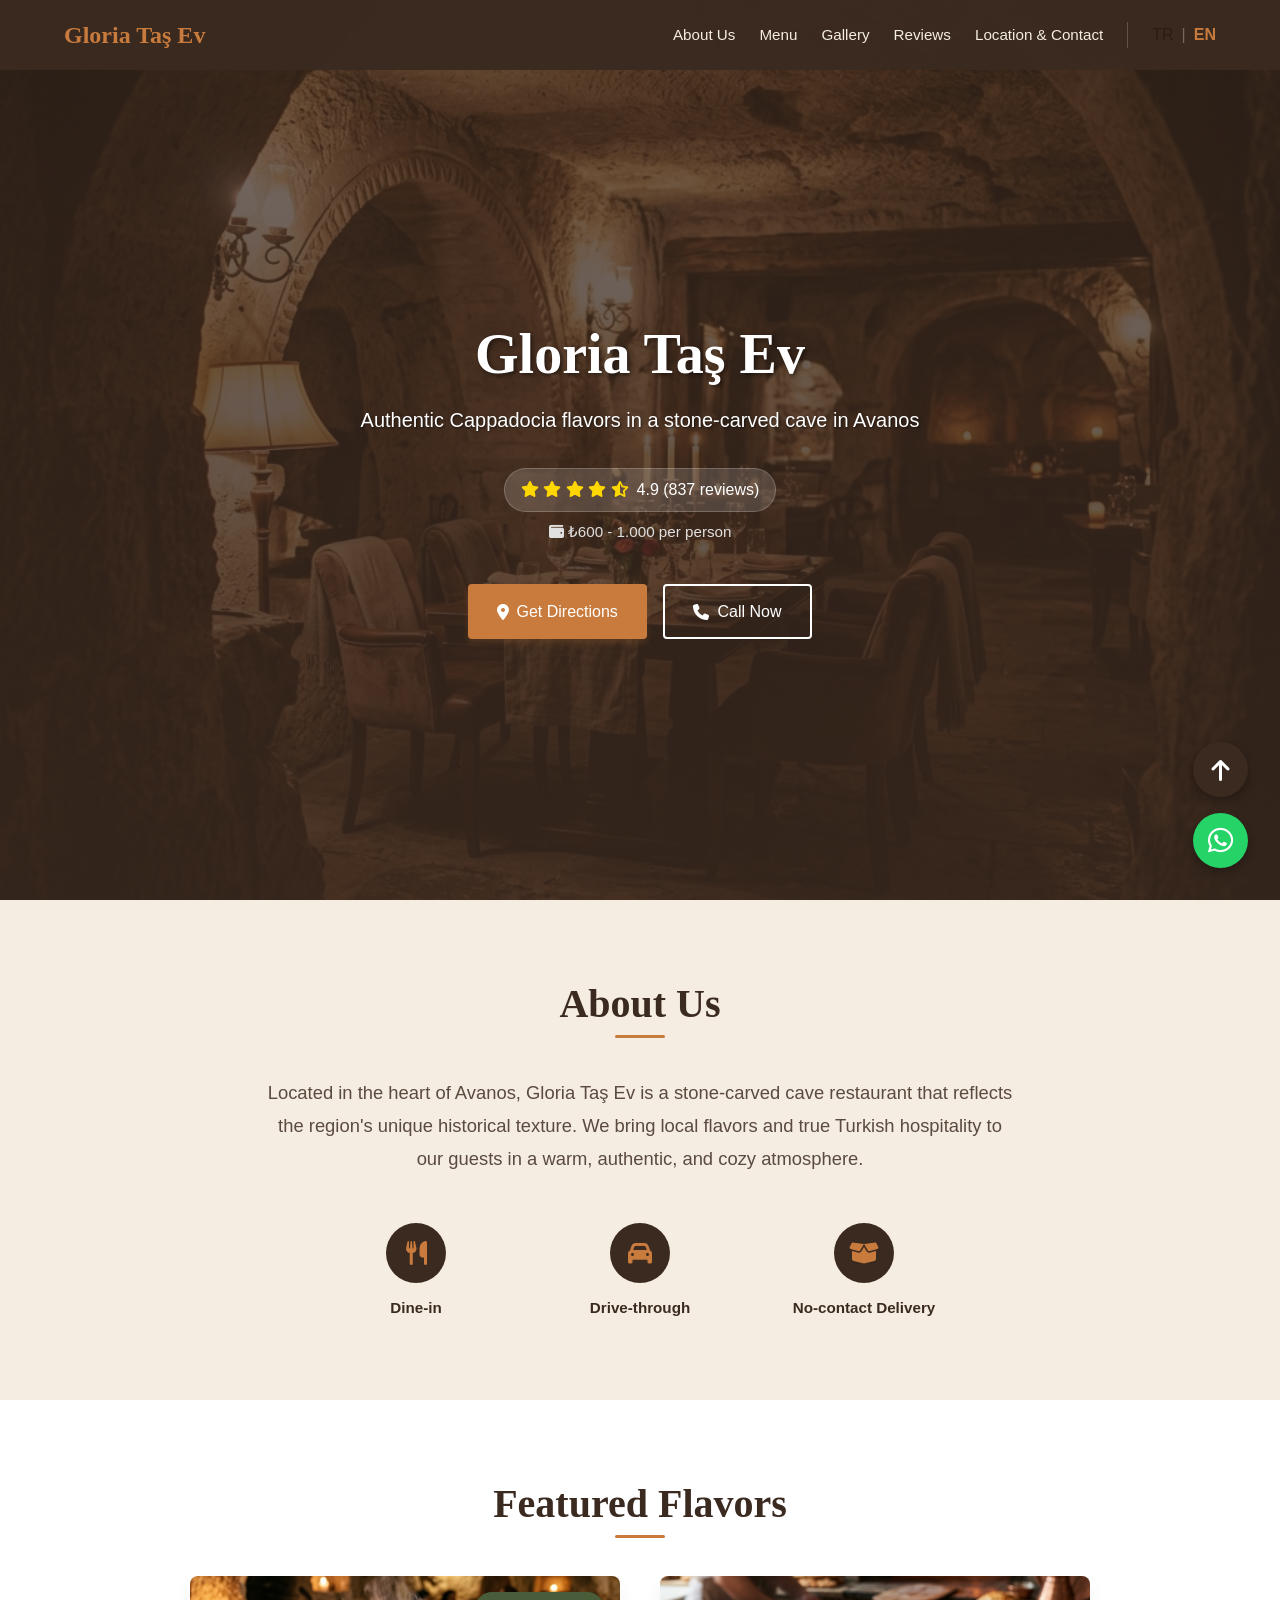
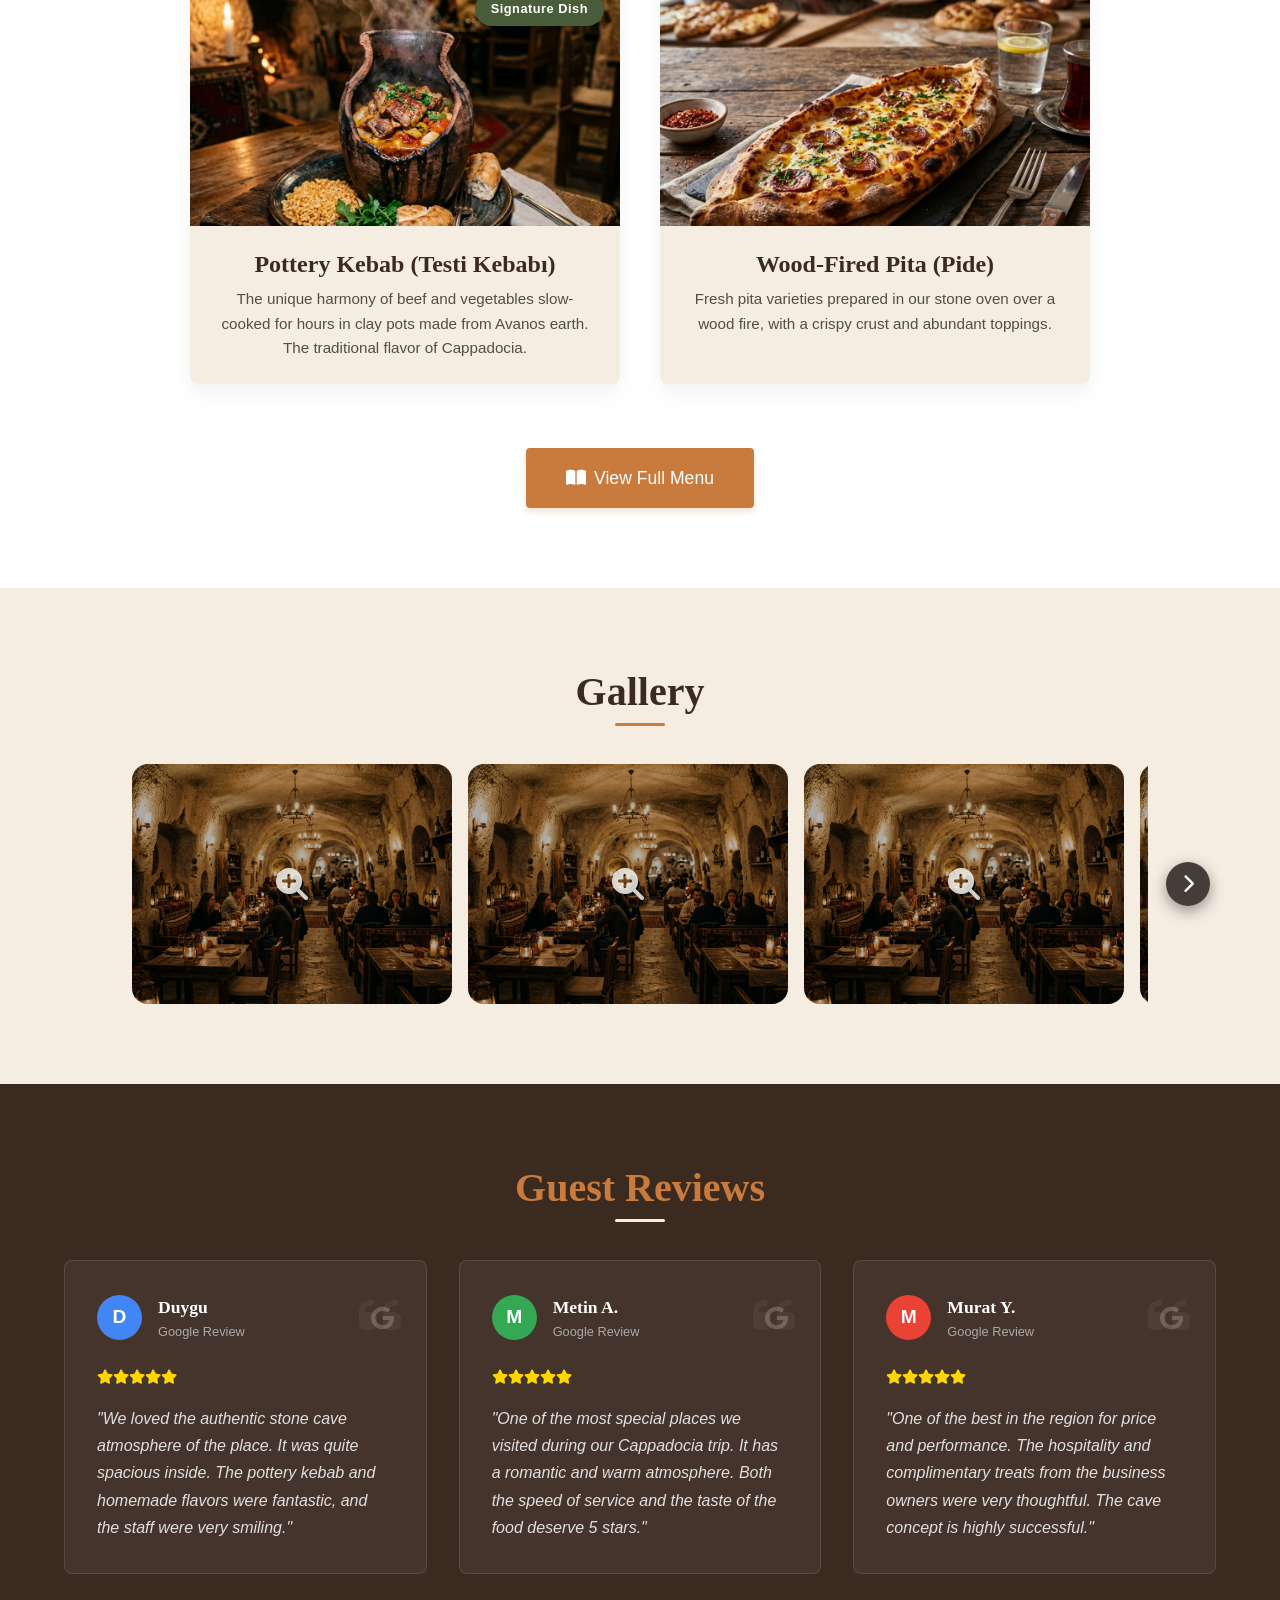
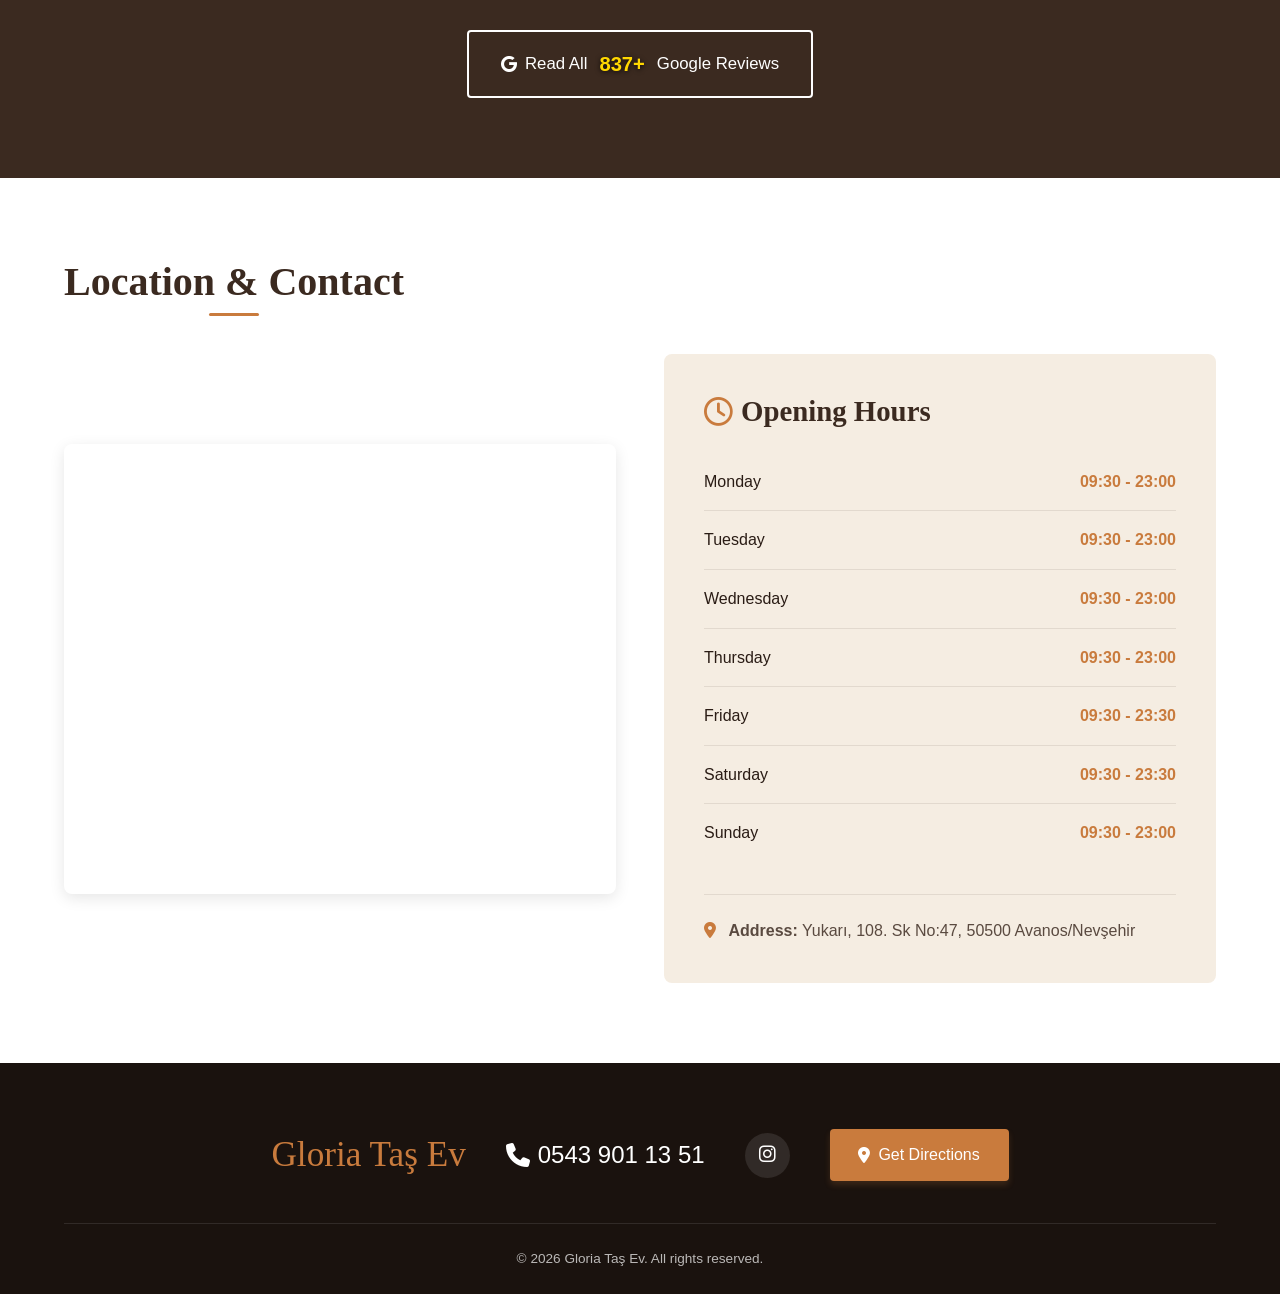
==== commit b5610fb7: "Perf: remove backdrop-filter, optimize transitions and scroll listeners" ====
--- a/index-en.html
+++ b/index-en.html
@@ -426,15 +426,22 @@
                 });
             });
 
-            // 3. Scroll yapıldığında Navbar'a gölge ekleme
+            // 3. Scroll yapıldığında Navbar'a gölge ekleme (optimize edildi)
             const nav = document.querySelector('nav');
+            let _navScrolling = false;
             window.addEventListener('scroll', () => {
-                if (window.scrollY > 50) {
-                    nav.style.boxShadow = '0 2px 10px rgba(0,0,0,0.5)';
-                } else {
-                    nav.style.boxShadow = 'none';
+                if (!_navScrolling) {
+                    window.requestAnimationFrame(() => {
+                        if (window.scrollY > 50) {
+                            nav.style.boxShadow = '0 2px 10px rgba(0,0,0,0.5)';
+                        } else {
+                            nav.style.boxShadow = 'none';
+                        }
+                        _navScrolling = false;
+                    });
+                    _navScrolling = true;
                 }
-            });
+            }, { passive: true });
 
             // 4. Galeri Lightbox (Vanilla JS)
             const galleryItems = document.querySelectorAll('.gallery-item');
@@ -489,13 +496,20 @@
             // 5. Scroll to Top Button Logic
             const scrollTopBtn = document.getElementById('scrollTopBtn');
             if (scrollTopBtn) {
+                let _topScrolling = false;
                 window.addEventListener('scroll', () => {
-                    if (window.scrollY > 300) {
-                        scrollTopBtn.classList.add('visible');
-                    } else {
-                        scrollTopBtn.classList.remove('visible');
+                    if (!_topScrolling) {
+                        window.requestAnimationFrame(() => {
+                            if (window.scrollY > 300) {
+                                scrollTopBtn.classList.add('visible');
+                            } else {
+                                scrollTopBtn.classList.remove('visible');
+                            }
+                            _topScrolling = false;
+                        });
+                        _topScrolling = true;
                     }
-                });
+                }, { passive: true });
 
                 scrollTopBtn.addEventListener('click', () => {
                     window.scrollTo({ top: 0, behavior: 'smooth' });
--- a/style.css
+++ b/style.css
@@ -18,7 +18,7 @@
             --font-body: 'Inter', sans-serif;
             
             /* Animasyon / Geçiş */
-            --transition: all 0.3s ease;
+            --transition: background-color 0.3s ease, color 0.3s ease, border-color 0.3s ease, box-shadow 0.3s ease, transform 0.3s ease, opacity 0.3s ease, visibility 0.3s ease;
         }
 
         /* ==========================================================================
@@ -149,8 +149,7 @@
             top: 0;
             left: 0;
             width: 100%;
-            background-color: rgba(59, 42, 32, 0.95);
-            backdrop-filter: blur(10px); /* Modern blur efekti */
+            background-color: rgba(59, 42, 32, 0.98); /* Solid — backdrop-filter kaldırıldı (perf) */
             z-index: 1000;
             padding: 1rem 0;
             transition: var(--transition);
@@ -283,18 +282,17 @@
             flex-wrap: wrap;
             text-align: center;
             gap: 0.5rem;
-            background-color: rgba(255, 255, 255, 0.1);
-            backdrop-filter: blur(5px);
+            background-color: rgba(255, 255, 255, 0.15); /* backdrop-filter kaldırıldı (perf) */
             padding: 0.5rem 1rem;
             border-radius: 50px;
             border: 1px solid rgba(255, 255, 255, 0.2);
             font-weight: 500;
-            transition: var(--transition);
+            transition: background-color 0.3s ease;
         }
 
         .rating-badge:hover {
-            background-color: rgba(255, 255, 255, 0.2);
-            transform: translateY(-2px);
+            background-color: rgba(255, 255, 255, 0.25);
+            /* transform kaldırıldı (perf) */
         }
 
         .stars {
@@ -413,8 +411,8 @@
         }
 
         .menu-card:hover {
-            transform: translateY(-5px);
-            box-shadow: 0 15px 30px rgba(0,0,0,0.1);
+            box-shadow: 0 15px 30px rgba(0,0,0,0.14);
+            /* transform kaldırıldı (perf) */
         }
 
         .signature-badge {
@@ -961,8 +959,8 @@
 
         .social-link:hover {
             background-color: var(--color-warm-amber);
-            transform: translateY(-3px);
             color: var(--color-white);
+            /* transform kaldırıldı (perf) */
         }
 
         .copyright {
@@ -1142,8 +1140,9 @@
 }
 
 .float-btn:hover {
-    transform: translateY(-5px);
+    box-shadow: 0 6px 16px rgba(0,0,0,0.25);
     color: white;
+    /* transform kaldırıldı (perf) */
 }
 
 .whatsapp-btn {
@@ -1219,12 +1218,12 @@
    ========================================================================== */
 .menu-choice-overlay {
     position: fixed; top: 0; left: 0; width: 100%; height: 100%;
-    background: rgba(0, 0, 0, 0.8);
-    backdrop-filter: blur(5px);
+    background: rgba(0, 0, 0, 0.88); /* backdrop-filter kaldırıldı (perf) */
     z-index: 10000;
     display: flex;
     align-items: center; justify-content: center;
-    opacity: 0; visibility: hidden; transition: all 0.3s ease;
+    opacity: 0; visibility: hidden;
+    transition: opacity 0.3s ease, visibility 0.3s ease;
 }
 .menu-choice-overlay.active { opacity: 1; visibility: visible; }
 .menu-choice-content {
@@ -1234,7 +1233,7 @@
     padding: 2.5rem 2rem;
     width: 90%; max-width: 400px;
     text-align: center;
-    transform: scale(0.9); transition: all 0.3s ease;
+    transform: scale(0.9); transition: transform 0.3s ease;
     box-shadow: 0 15px 35px rgba(0,0,0,0.5);
     position: relative;
 }
